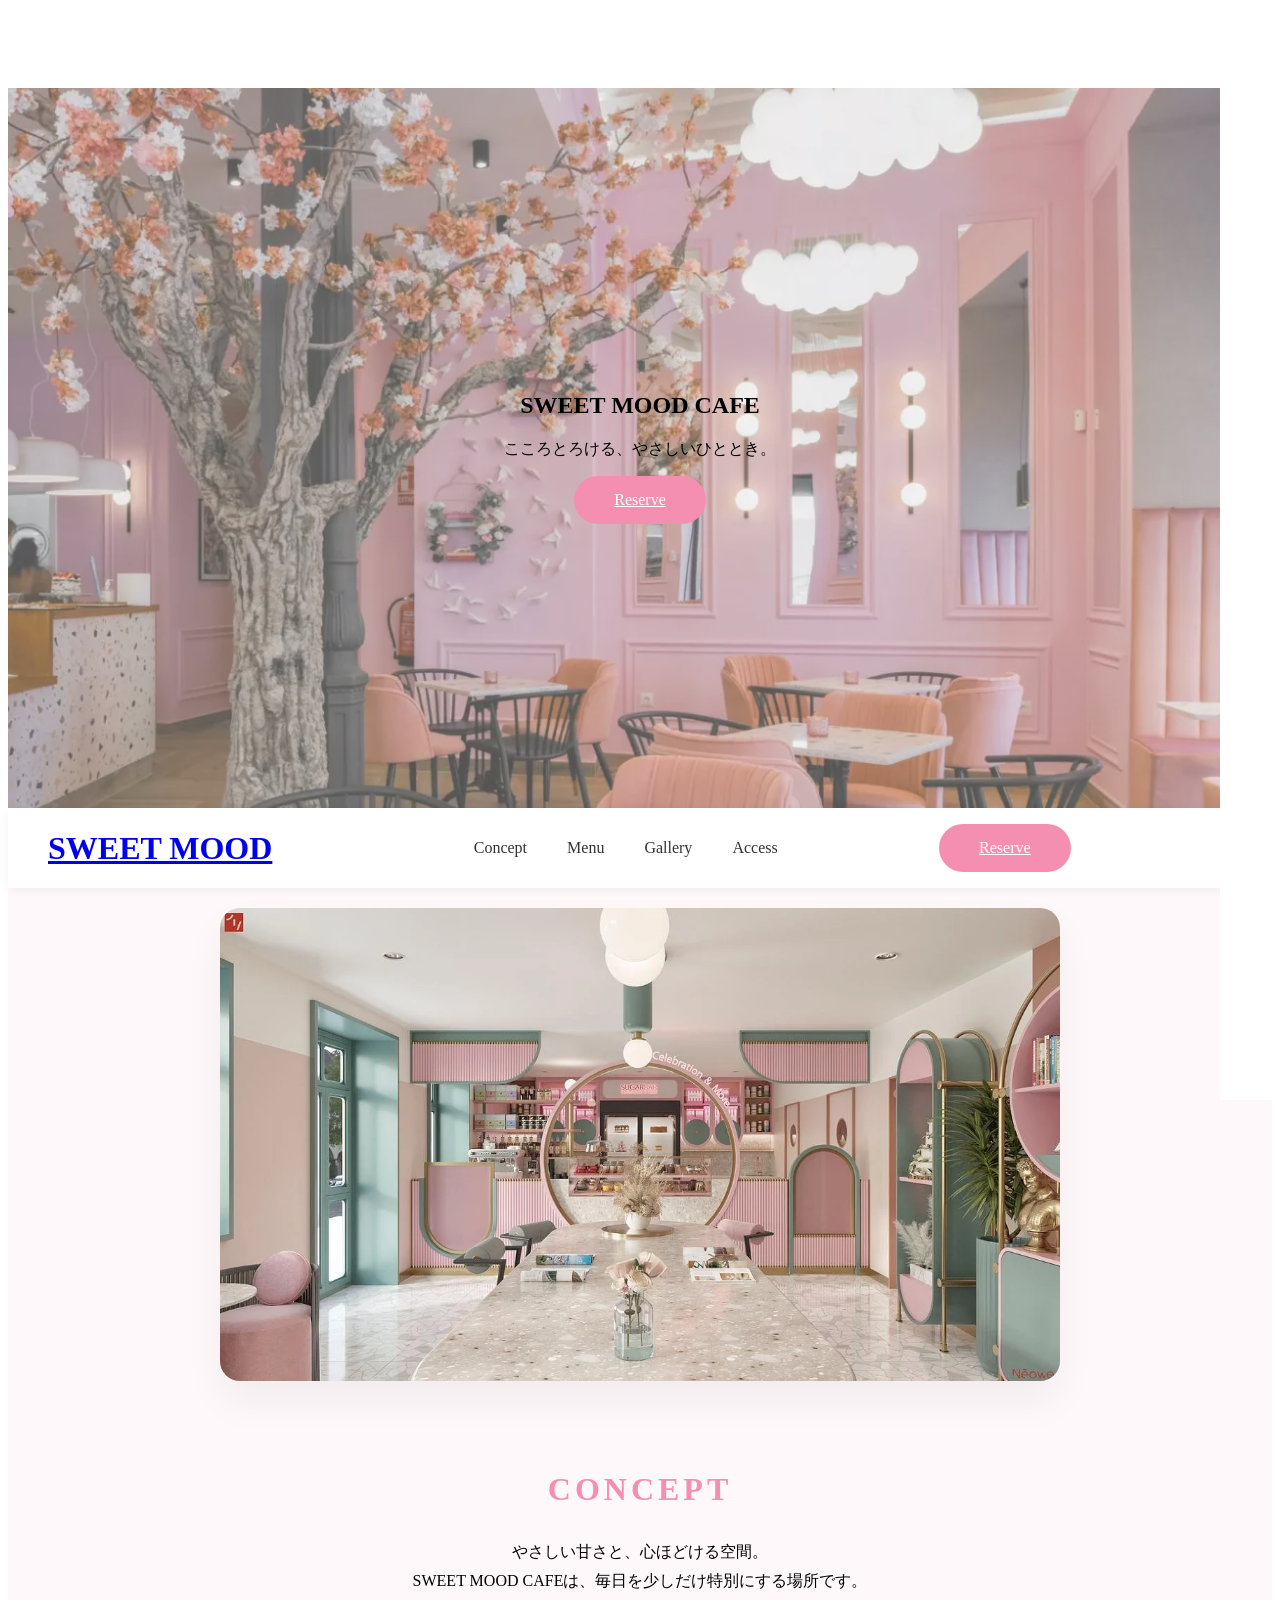
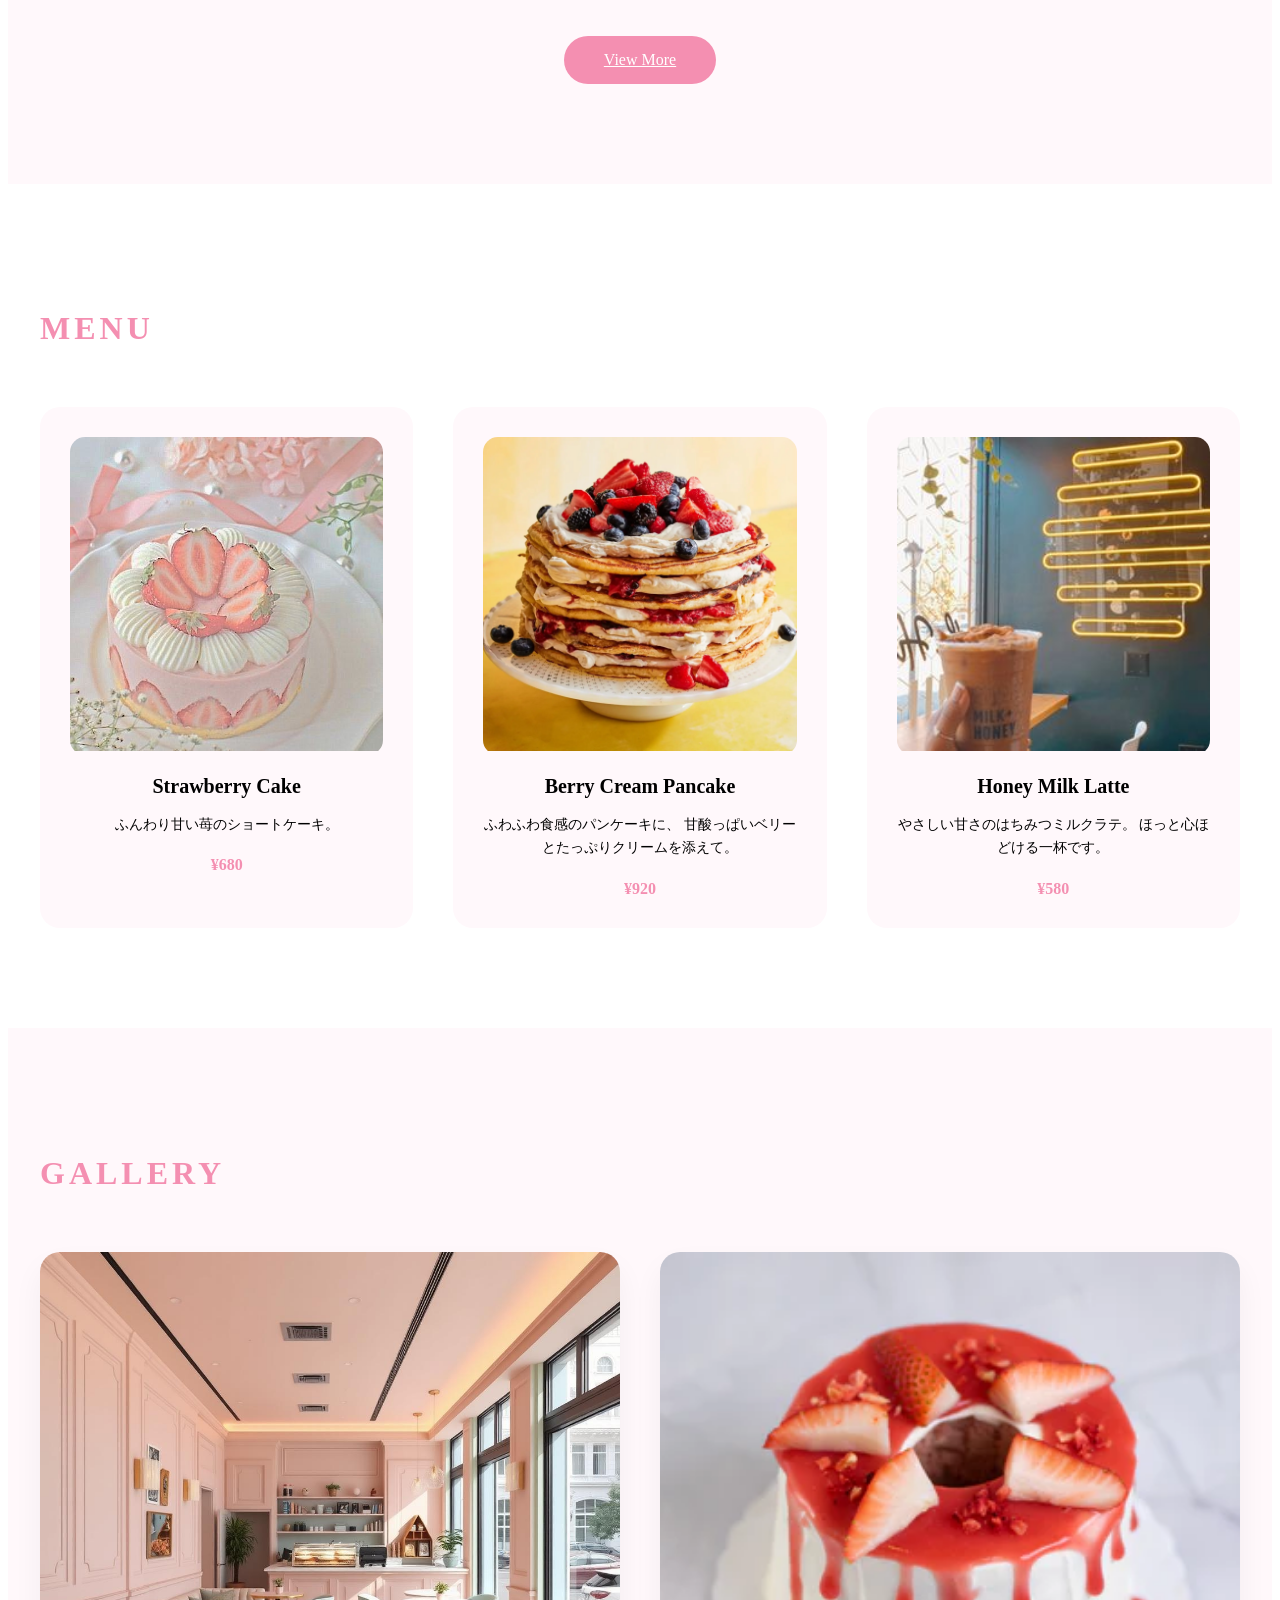
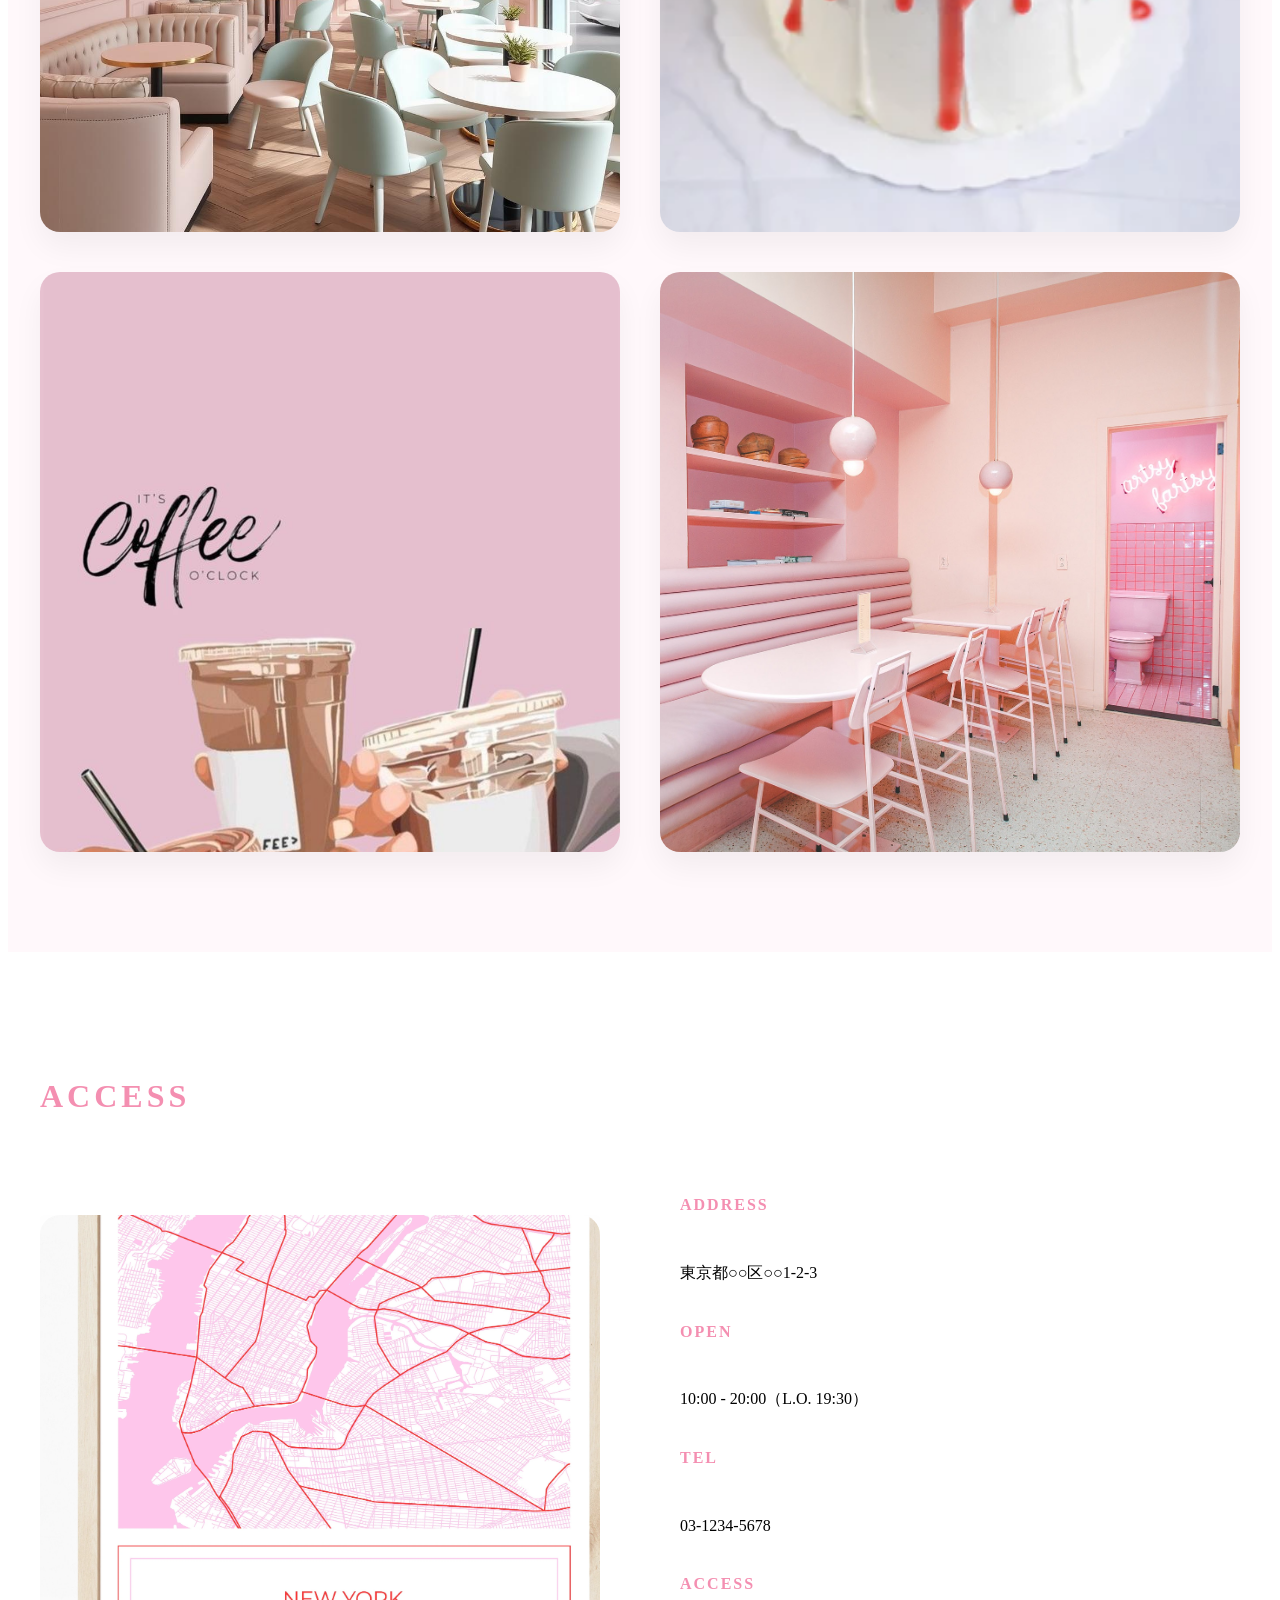
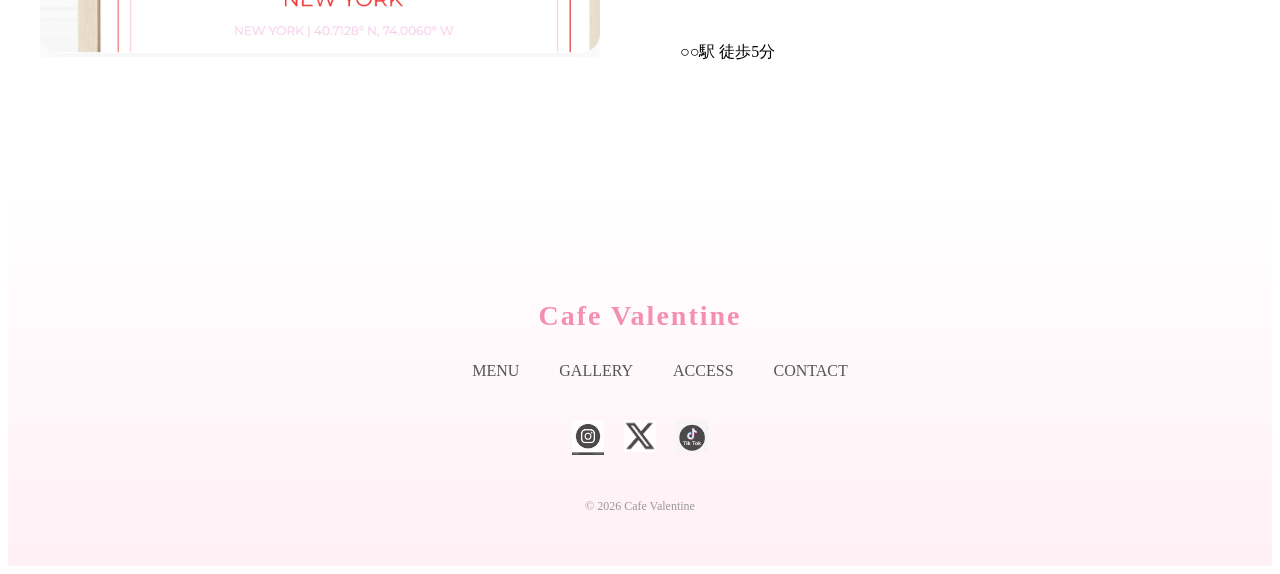
==== index.html @ 796f5b0e "Add files via upload" ====
<!DOCTYPE html>
<html lang="ja">
<head>
    <meta charset="UTF-8">
    <meta name="viewport" content="width=device-width, initial-scale=1.0">
    <title>Document</title>
    <link rel="stylesheet" href="css/style.css">
</head>
<body>
    <section class="hero">
  <div class="hero__inner">
    <h1 class="hero__title">SWEET MOOD CAFE</h1>
    <p class="hero__subtitle">こころとろける、やさしいひととき。</p>
    <a href="#" class="btn btn--primary">Reserve</a>
  </div>
</section>

<header class="header">
  <div class="header__inner">
    
    <h1 class="header__logo">
      <a href="#">SWEET MOOD</a>
    </h1>

    <nav class="header__nav">
      <ul class="nav__list">
        <li><a href="#">Concept</a></li>
        <li><a href="#">Menu</a></li>
        <li><a href="#">Gallery</a></li>
        <li><a href="#">Access</a></li>
      </ul>
    </nav>

    <a href="#" class="btn btn--primary header__btn">Reserve</a>

    <button class="hamburger" id="js-hamburger">
      <span></span>
      <span></span>
      <span></span>
    </button>

  </div>
</header>

<div class="drawer" id="js-drawer">
  <ul class="drawer__list">
    <li><a href="#">Concept</a></li>
    <li><a href="#">Menu</a></li>
    <li><a href="#">Gallery</a></li>
    <li><a href="#">Access</a></li>
  </ul>
</div>

<div class="overlay" id="js-overlay"></div>

<section class="concept">
  <div class="container">
    <div class="concept__wrapper">

      <div class="concept__image">
        <img src="img/concept.jpg" alt="店内の様子">
      </div>

      <div class="concept__content">
        <h2 class="section-title">CONCEPT</h2>
        <p class="concept__text">
          やさしい甘さと、心ほどける空間。<br>
          SWEET MOOD CAFEは、毎日を少しだけ特別にする場所です。
        </p>
        <a href="#" class="btn btn--primary">View More</a>
      </div>

    </div>
  </div>
</section>

<section class="menu">
  <div class="container">
    <h2 class="section-title">MENU</h2>

    <div class="menu__grid">

      <div class="menu-card">
        <div class="menu-card__image">
          <img src="img/menu1.jpg" alt="">
        </div>
        <h3 class="menu-card__title">Strawberry Cake</h3>
        <p class="menu-card__text">ふんわり甘い苺のショートケーキ。</p>
        <span class="menu-card__price">¥680</span>
      </div>

      <div class="menu-card">
        <div class="menu-card__image">
          <img src="img/menu2.jpg" alt="">
        </div>
        <h3 class="menu-card__title">Berry Cream Pancake</h3>
        <p class="menu-card__text">ふわふわ食感のパンケーキに、
                甘酸っぱいベリーとたっぷりクリームを添えて。</p>
        <span class="menu-card__price">¥920</span>
      </div>

      <div class="menu-card">
        <div class="menu-card__image">
          <img src="img/menu3.jpg" alt="">
        </div>
        <h3 class="menu-card__title">Honey Milk Latte</h3>
        <p class="menu-card__text">やさしい甘さのはちみつミルクラテ。
                ほっと心ほどける一杯です。</p>
        <span class="menu-card__price">¥580</span>
      </div>

      <!-- ×3つ用意 -->

    </div>
  </div>
</section>

<section class="gallery">
  <div class="container">
    <h2 class="section-title">GALLERY</h2>

    <div class="gallery__grid">

      <div class="gallery__item">
        <img src="img/gallery1.jpg" alt="">
      </div>

      <div class="gallery__item">
        <img src="img/gallery2.jpg" alt="">
      </div>

      <div class="gallery__item">
        <img src="img/gallery3.jpg" alt="">
      </div>

      <div class="gallery__item">
        <img src="img/gallery4.jpg" alt="">
      </div>

    </div>
  </div>
</section>

<section class="access">
  <div class="container">
    <h2 class="section-title">ACCESS</h2>

    <div class="access__wrapper">

      <div class="access__map">
        <img src="img/map.jpg" alt="店舗地図">
      </div>

      <div class="access__info">
        <p><strong>ADDRESS</strong><br>
        東京都○○区○○1-2-3</p>

        <p><strong>OPEN</strong><br>
        10:00 - 20:00（L.O. 19:30）</p>

        <p><strong>TEL</strong><br>
        03-1234-5678</p>

        <p><strong>ACCESS</strong><br>
        ○○駅 徒歩5分</p>
      </div>
    </div>
  </div>
</section>

<footer class="footer">
  <div class="footer__inner">

    <h2 class="footer__logo">
      Cafe Valentine
    </h2>

    <ul class="footer__nav">
      <li><a href="#">MENU</a></li>
      <li><a href="#">GALLERY</a></li>
      <li><a href="#">ACCESS</a></li>
      <li><a href="#">CONTACT</a></li>
    </ul>

    <div class="footer__sns">
      <a href="#"><img src="img/instagram.png" alt=""></a>
      <a href="#"><img src="img/x.png" alt=""></a>
      <a href="#"><img src="img/tiktok.png" alt=""></a>
    </div>

    <p class="footer__copy">
      © 2026 Cafe Valentine
    </p>

  </div>
</footer>
    
<script>
const hamburger = document.getElementById('js-hamburger');
const drawer = document.getElementById('js-drawer');
const overlay = document.getElementById('js-overlay');

hamburger.addEventListener('click', () => {
  hamburger.classList.toggle('active');
  drawer.classList.toggle('active');
  overlay.classList.toggle('active');
  document.body.classList.toggle('no-scroll');
});

overlay.addEventListener('click', () => {
  hamburger.classList.remove('active');
  drawer.classList.remove('active');
  overlay.classList.remove('active');
});

window.addEventListener('scroll', () => {
  if(window.scrollY > 50){
    document.querySelector('.header').classList.add('scrolled');
  }else{
    document.querySelector('.header').classList.remove('scrolled');
  }
});

</script>

</body>
</html>
---- css/style.css ----
@charset "utf-8";

body{
  padding-top: 80px;
}

.hero{
  height: 80vh;
  background: url(../img/hero.jpg) center/cover no-repeat;
  position: relative;
  display: flex;
  align-items: center;
  justify-content: center;
  text-align: center;
}
.hero::before{
  content:"";
  position:absolute;
  inset:0;
  background:rgba(255,255,255,0.3);
}
.hero__inner{
  position: relative;
  z-index: 2;
}
.btn{
  display:inline-block;
  padding:15px 40px;
  border-radius:50px;
  background:#f48fb1;
  color:#fff;
  transition:0.3s ease;
}

.btn:hover{
  transform:scale(1.07);
  box-shadow:0 10px 20px rgba(0,0,0,0.1);
}
@media (max-width:768px){

 .hamburger{
  display: none;
  background: none;
  border: none;
  cursor: pointer;
}

.hamburger span{
  display: block;
  width: 25px;
  height: 2px;
  background: #333;
  margin: 6px 0;
  transition: 0.3s;
}


.hamburger.active span:nth-child(1){
  transform: translateY(8px) rotate(45deg);
}

.hamburger.active span:nth-child(2){
  opacity: 0;
}

.hamburger.active span:nth-child(3){
  transform: translateY(-8px) rotate(-45deg);
}
 .drawer,
 .overlay{
    display:none;
  }
.hero{
  height:70vh;
  padding:0 20px;
}

.hero__title{
  font-size:24px;
}

.hero__subtitle{
  font-size:14px;
}
.header__nav,
.header__btn{
  display: none;
}

.hamburger{
  display: block;
}

.concept{
  padding:60px 0;
}

.concept__wrapper{
  flex-direction:column;
  gap:40px;
}

.concept__image,
.concept__content{
  width:100%;
}

.section-title{
  font-size:22px;
}

.menu{
  padding:60px 0;
}

.menu__grid{
  grid-template-columns:1fr;
  gap:30px;
}
.gallery{
  padding:60px 0;
}

.gallery__grid{
  gap:20px;
}
.access{
  padding:60px 0;
}

.access__wrapper{
  flex-direction:column;
  gap:40px;
}

.access__map,
.access__info{
  width:100%;
}

.footer__nav{
  flex-direction:column;
  gap:15px;
}


}

.header{
  position: fixed;
  width: 100%;
  height: 80px;
  background: #fff;
  box-shadow: 0 2px 10px rgba(0,0,0,0.05);
  z-index: 100;
  transition:0.3s;
}

.header.scrolled{
  background:#fff;
  box-shadow:0 2px 10px rgba(0,0,0,0.05);
}

.header__inner{
  max-width: 1200px;
  margin: 0 auto;
  height: 100%;
  padding: 0 20px;
  display: flex;
  align-items: center;
  justify-content: space-between;
}

.nav__list{
  display: flex;
  gap: 40px;
  list-style: none;
}

.nav__list a{
  text-decoration: none;
  color: #333;
  transition: 0.3s;
}

.nav__list a:hover{
  color: #f48fb1;
}

.drawer{
  position: fixed;
  top: 0;
  right: -300px;
  width: 300px;
  height: 100vh;
  background: #fff;
  padding: 100px 30px;
  transition: 0.4s ease;
  z-index: 200;
}

.drawer.active{
  right: 0;
}

.drawer__list{
  list-style: none;
  display: flex;
  flex-direction: column;
  gap: 30px;
}

.overlay{
  position: fixed;
  inset: 0;
  background: rgba(0,0,0,0.4);
  opacity: 0;
  visibility: hidden;
  transition: 0.3s;
  z-index: 150;
}

.overlay.active{
  opacity: 1;
  visibility: visible;
}

.no-scroll{
  overflow: hidden;
}

.concept{
  padding:100px 0;
  background:#fff8fb;
}

.container{
  max-width:1200px;
  margin:0 auto;
  padding:0 20px;
}

.concept__wrapper{
  display:flex;
  flex-direction:column;
  align-items:center;
  gap:60px;
}

.concept__image{
  width:70%;
}

.concept__image img{
  width:100%;
  border-radius:20px;
  box-shadow:0 20px 40px rgba(0,0,0,0.05);
}

.concept__content{
  width:70%;
  text-align:center;
}

.section-title{
  font-size:32px;
  margin-bottom:30px;
  letter-spacing:4px;
  color:#f48fb1;
}

.concept__text{
  line-height:1.8;
  margin-bottom:40px;
}

.menu{
  padding:100px 0;
  background:#fff;
}

.menu__grid{
  display:grid;
  grid-template-columns: repeat(3, 1fr);
  gap:40px;
  margin-top:60px;
}

.menu-card{
  background:#fff8fb;
  padding:30px;
  border-radius:20px;
  text-align:center;
  transition:0.3s ease;
}

.menu-card__image{
  overflow:hidden;
  border-radius:15px;
  margin-bottom:20px;
}

.menu-card__image img{
  width:100%;
  transition:0.4s ease;
}

.menu-card:hover{
  transform:translateY(-10px);
  box-shadow:0 20px 40px rgba(0,0,0,0.08);
}

.menu-card:hover img{
  transform:scale(1.05);
}

.menu-card__title{
  font-size:20px;
  margin-bottom:15px;
}

.menu-card__text{
  font-size:14px;
  margin-bottom:20px;
  line-height:1.7;
}

.menu-card__price{
  font-weight:bold;
  color:#f48fb1;
}

.gallery{
  padding:100px 0;
  background:#fff8fb;
}
.gallery__grid{
  display:grid;
  grid-template-columns: repeat(2, 1fr);
  gap:40px;
  margin-top:60px;
}
.gallery__item{
  aspect-ratio:1/1;
  overflow:hidden;
  border-radius:20px;
}
.gallery__item img{
  width:100%;
  height:100%;
  object-fit:cover;
  transition:0.4s ease;
}
.gallery__item:hover img{
  transform:scale(1.08);
}
.gallery__item{
  box-shadow:0 15px 30px rgba(0,0,0,0.05);
}
.gallery__item:hover{
  transform:translateY(-5px);
  transition:0.3s;
}

.access{
  padding:100px 0;
  background:#fff;
}
.access__wrapper{
  display:flex;
  gap:80px;
  align-items:center;
  margin-top:60px;
}
.access__map{
  width:50%;
   position:relative;
  overflow:hidden;
}

.access__map img{
  width:100%;
  border-radius:20px;
  box-shadow:0 20px 40px rgba(0,0,0,0.05);
}
.access__info{
  width:50%;
  line-height:1.8;
}

.access__info p{
  margin-bottom:30px;
}

.access__info strong{
  display:block;
  margin-bottom:10px;
  color:#f48fb1;
  letter-spacing:2px;
}
.access__map::after{
  content:"";
  position:absolute;
  inset:0;
  background:rgba(255,255,255,0.2);
}

.footer{
  background:#fff0f5;
  padding:80px 20px 40px;
  text-align:center;
   background:
  linear-gradient(to top,#fff0f5,#ffffff);
}
.footer__inner{
  max-width:1000px;
  margin:0 auto;
}
.footer__logo{
  font-size:28px;
  color:#f48fb1;
  margin-bottom:30px;
  letter-spacing:2px;
}
.footer__nav{
  display:flex;
  justify-content:center;
  gap:40px;
  list-style:none;
  margin-bottom:40px;
}

.footer__nav a{
  text-decoration:none;
  color:#555;
  transition:.3s;
}

.footer__nav a:hover{
  color:#f48fb1;
}
.footer__sns{
  display:flex;
  justify-content:center;
  gap:20px;
  margin-bottom:40px;
}

.footer__sns img{
  width:32px;
  opacity:.7;
  transition:.3s;
}

.footer__sns img:hover{
  opacity:1;
  transform:translateY(-5px) scale(1.1);
}
.footer__copy{
  font-size:12px;
  color:#999;
}
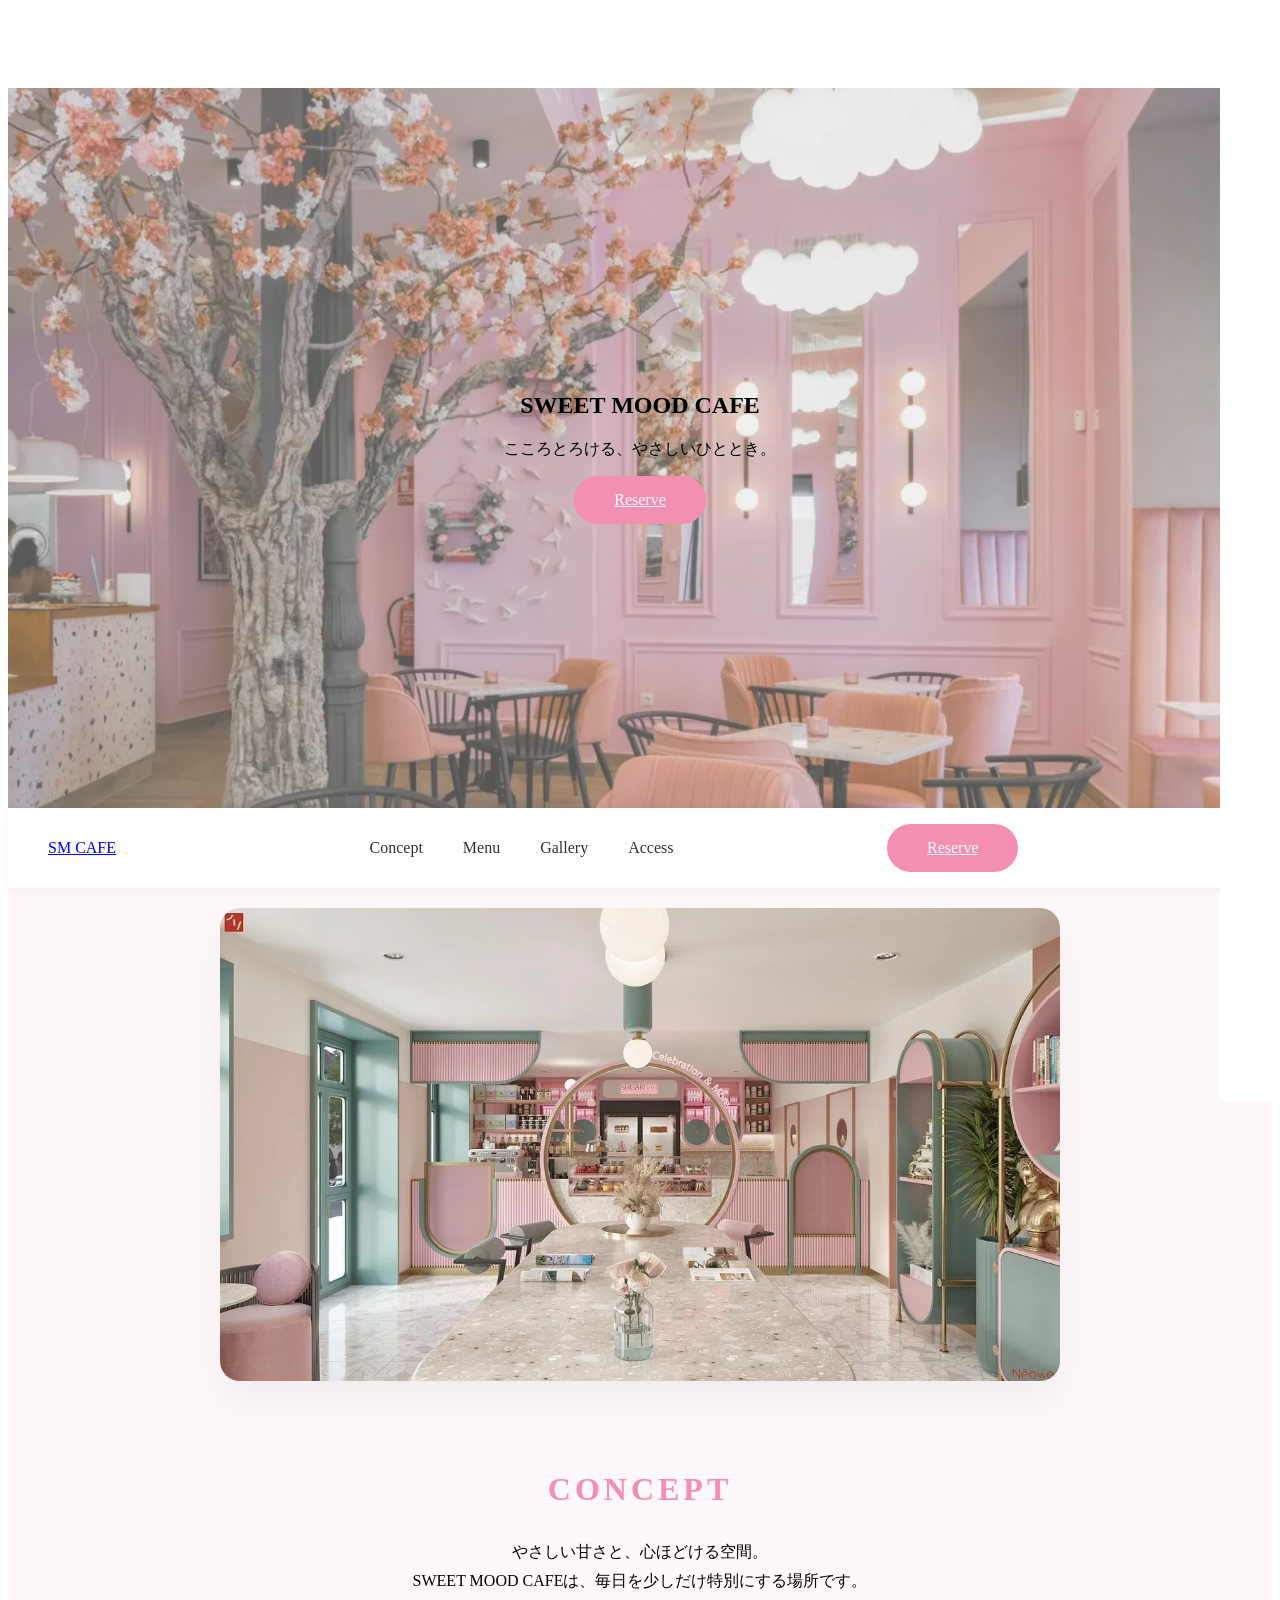
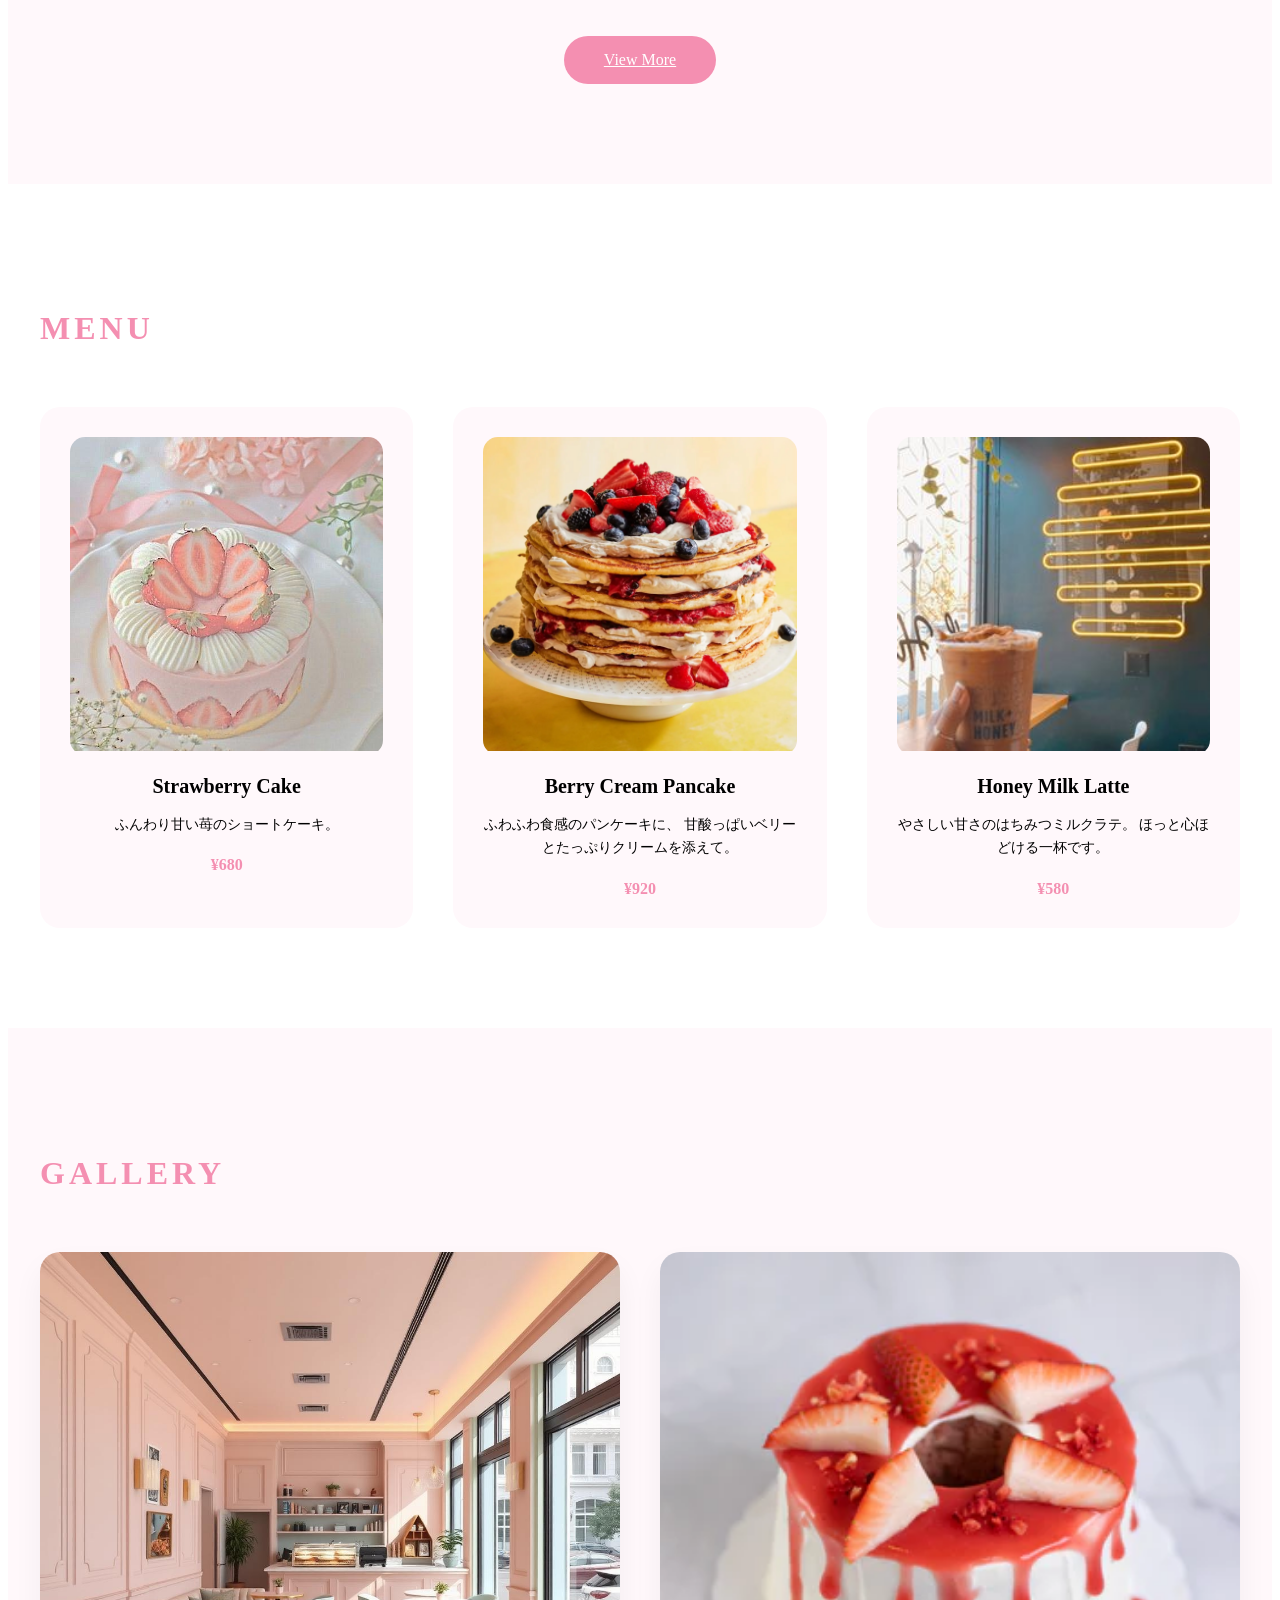
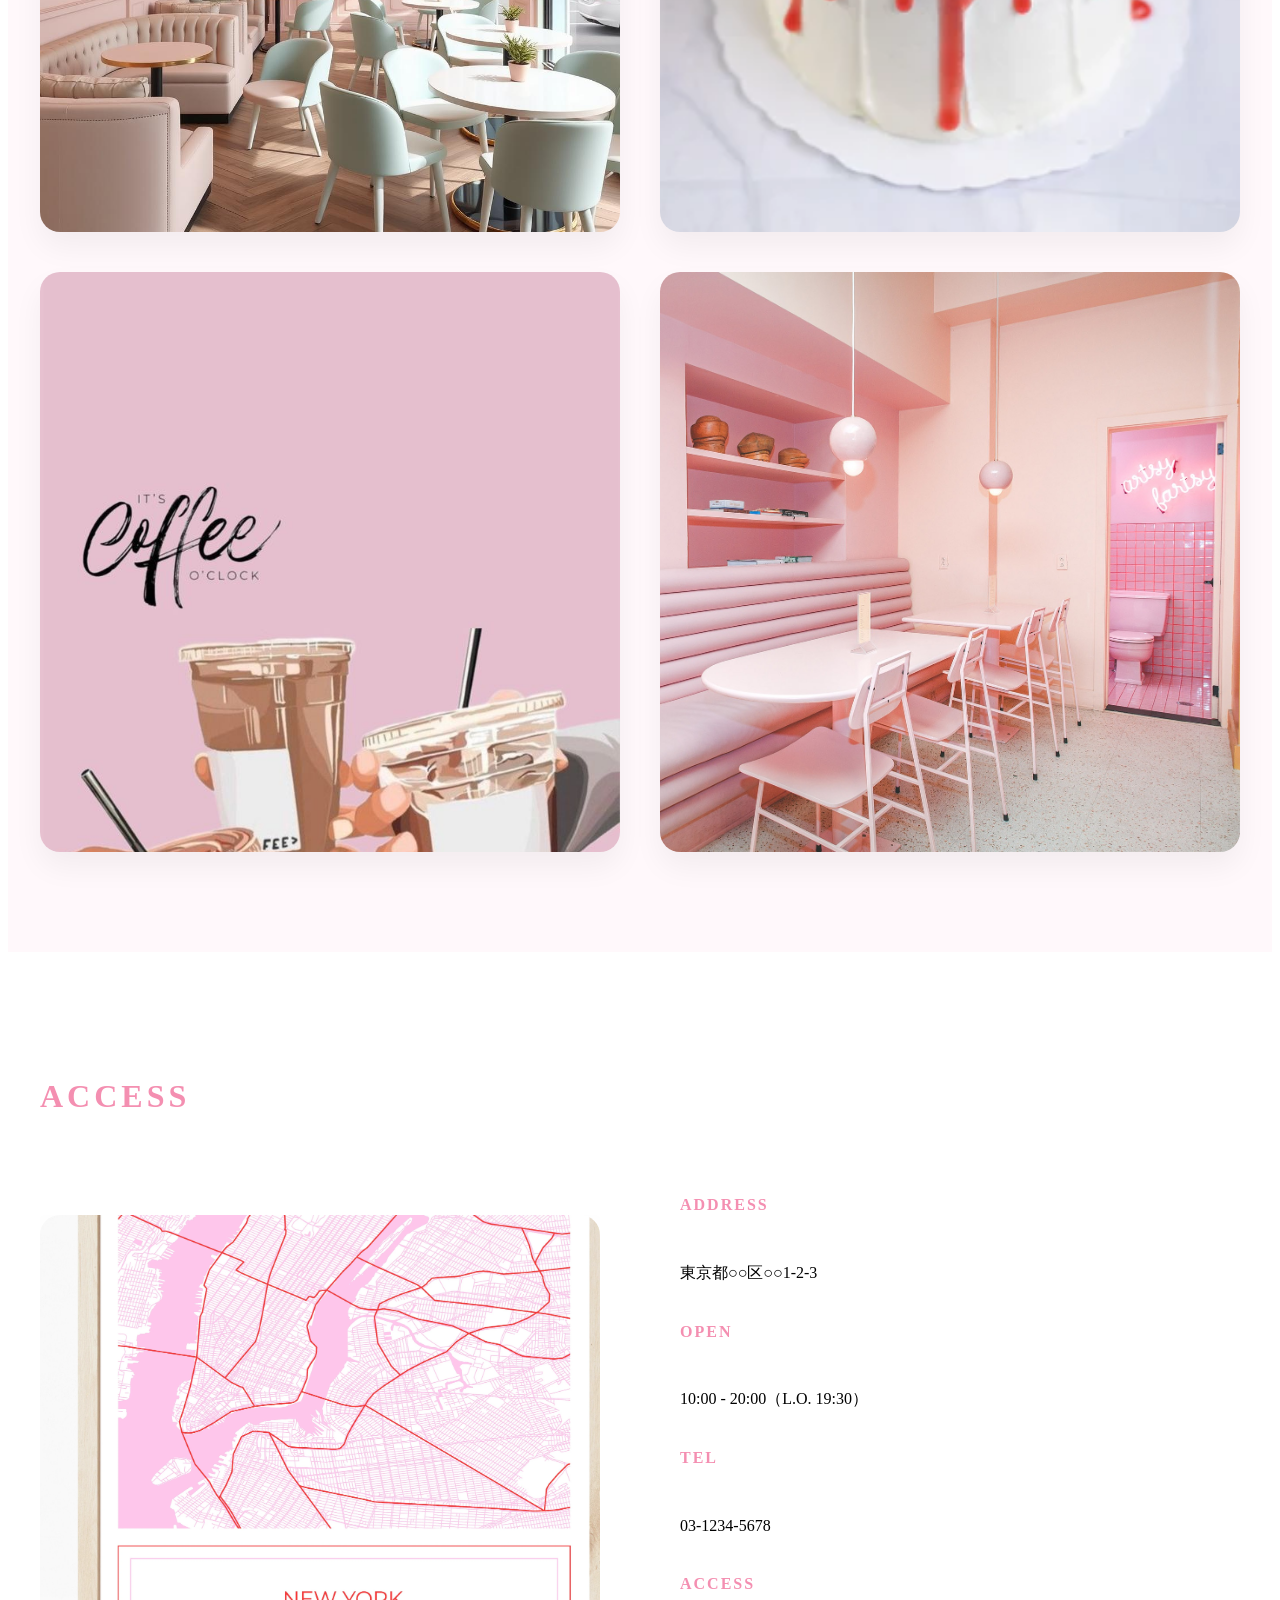
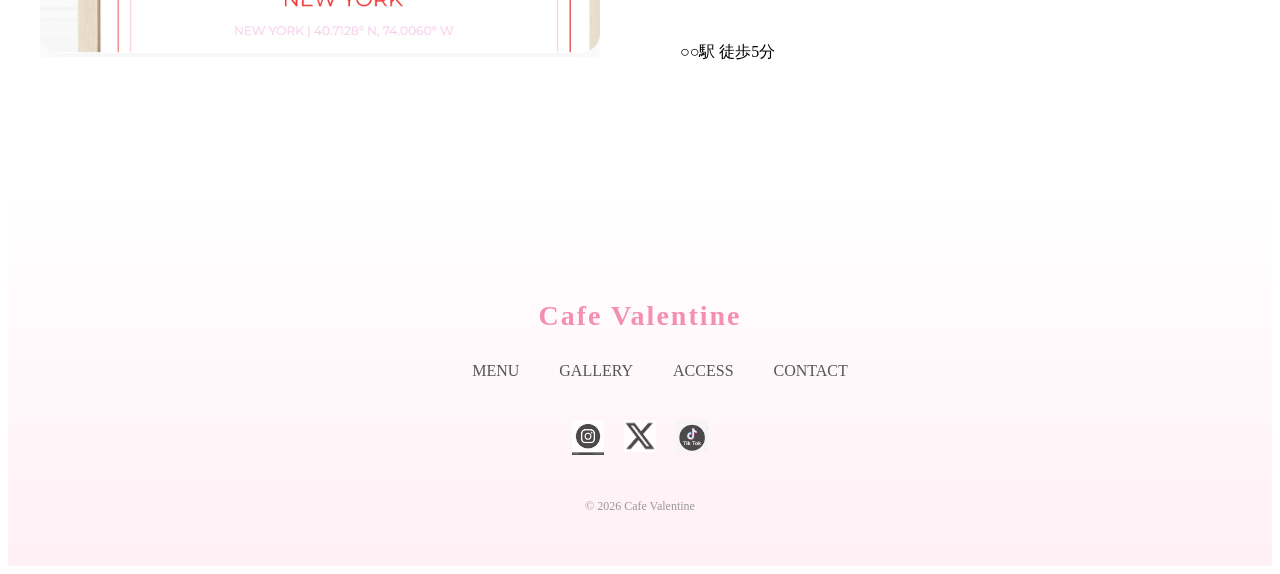
==== commit 97530c50: "Add files via upload" ====
--- a/index.html
+++ b/index.html
@@ -18,9 +18,9 @@
 <header class="header">
   <div class="header__inner">
     
-    <h1 class="header__logo">
-      <a href="#">SWEET MOOD</a>
-    </h1>
+    <div class="header__logo">
+      <a href="#">SM CAFE</a>
+    </div>
 
     <nav class="header__nav">
       <ul class="nav__list">
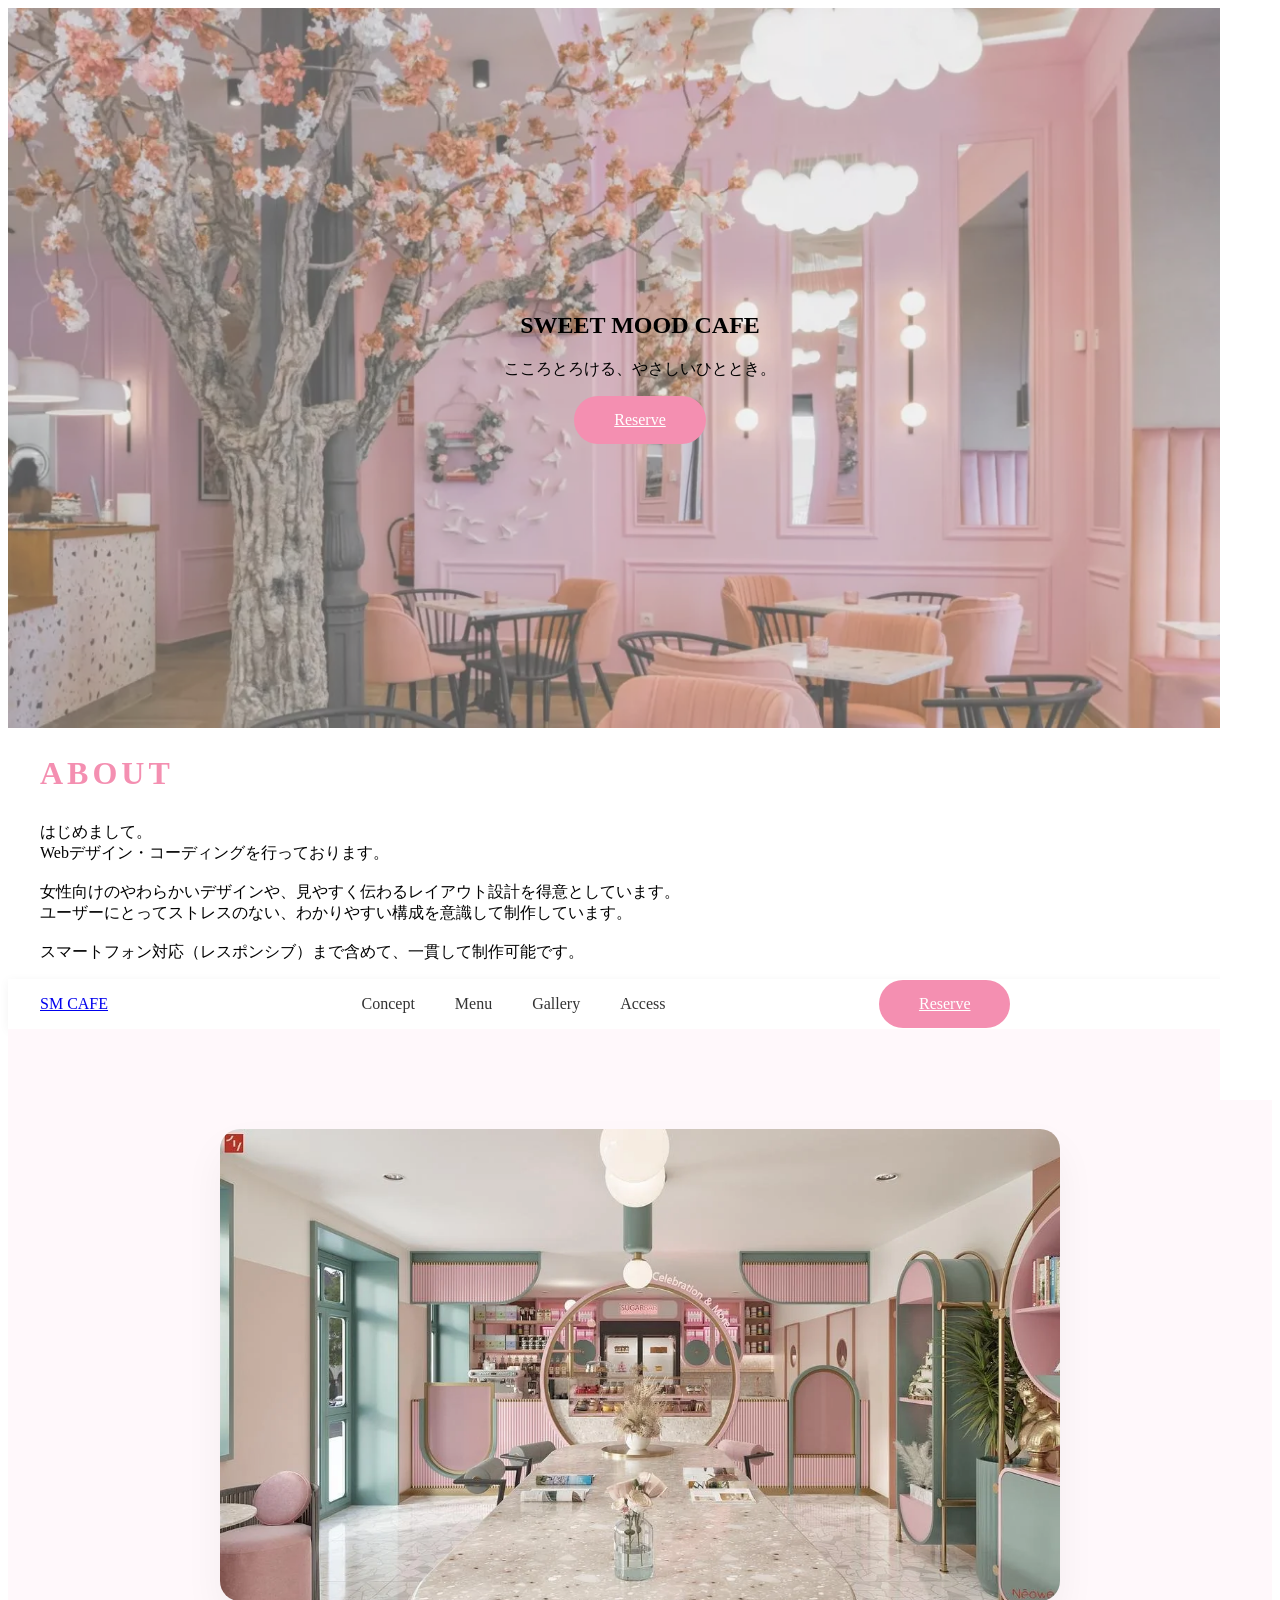
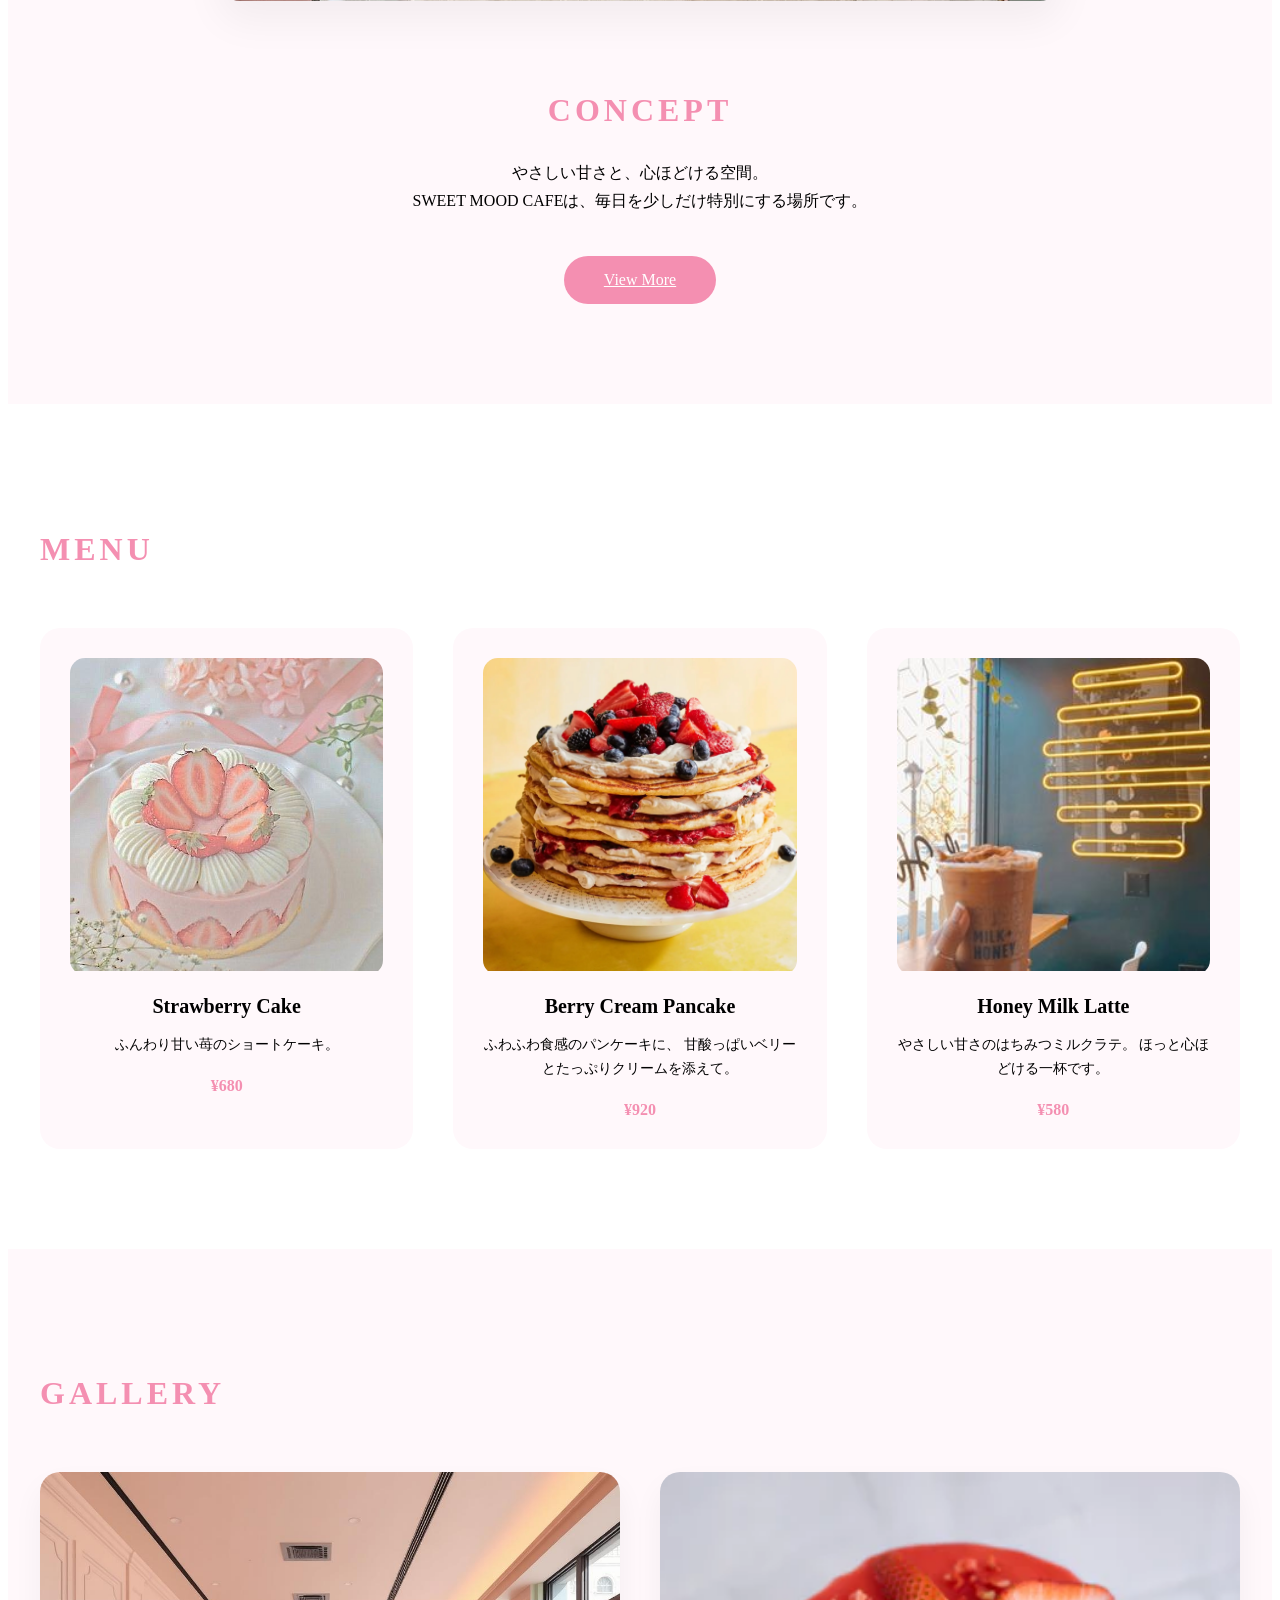
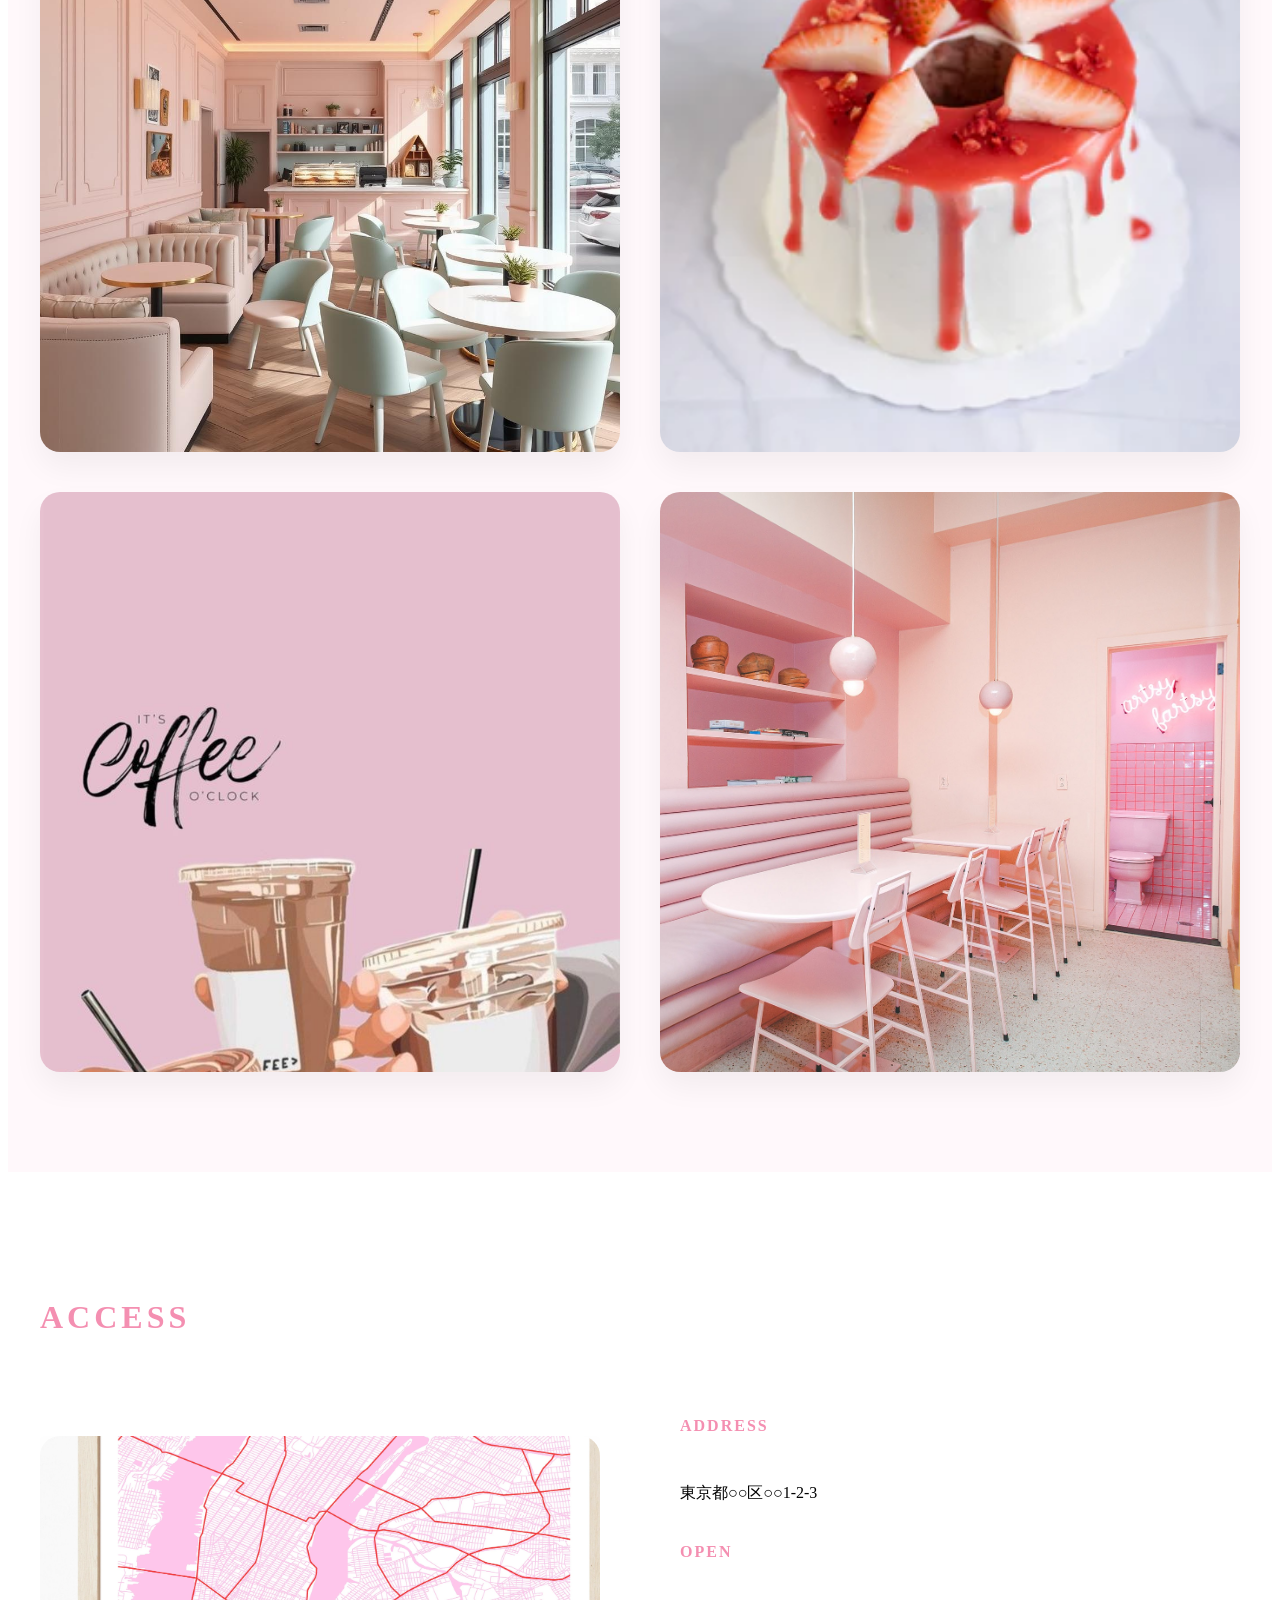
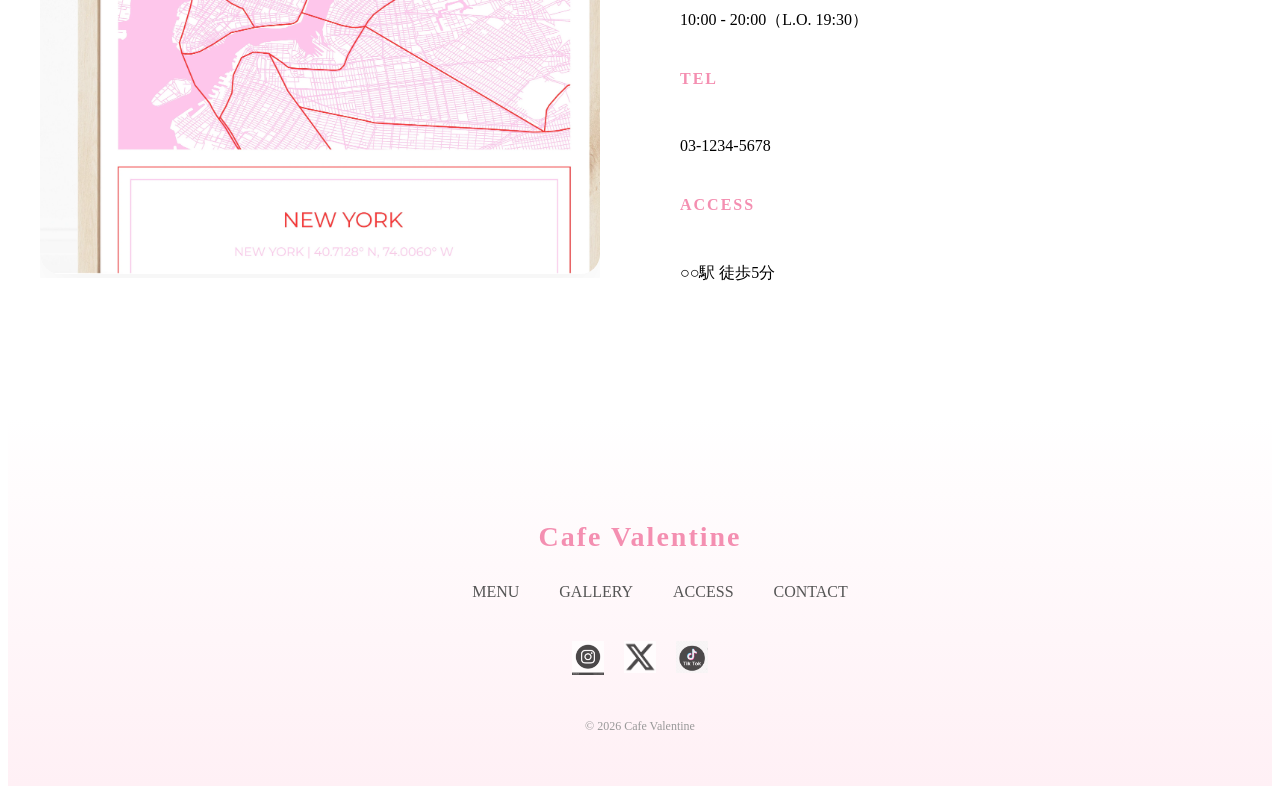
==== commit e5267111: "Add files via upload" ====
--- a/index.html
+++ b/index.html
@@ -3,10 +3,12 @@
 <head>
     <meta charset="UTF-8">
     <meta name="viewport" content="width=device-width, initial-scale=1.0">
-    <title>Document</title>
+    <title>Sammy design | Portfolio</title>
     <link rel="stylesheet" href="css/style.css">
 </head>
 <body>
+
+
     <section class="hero">
   <div class="hero__inner">
     <h1 class="hero__title">SWEET MOOD CAFE</h1>
@@ -15,6 +17,21 @@
   </div>
 </section>
 
+<section class="about">
+  <div class="container">
+    <h2 class="section-title">ABOUT</h2>
+    <p class="about__text">
+      はじめまして。<br>
+      Webデザイン・コーディングを行っております。<br><br>
+
+      女性向けのやわらかいデザインや、見やすく伝わるレイアウト設計を得意としています。<br>
+      ユーザーにとってストレスのない、わかりやすい構成を意識して制作しています。<br><br>
+
+      スマートフォン対応（レスポンシブ）まで含めて、一貫して制作可能です。
+    </p>
+  </div>
+</section>
+
 <header class="header">
   <div class="header__inner">
     
@@ -24,10 +41,10 @@
 
     <nav class="header__nav">
       <ul class="nav__list">
-        <li><a href="#">Concept</a></li>
-        <li><a href="#">Menu</a></li>
-        <li><a href="#">Gallery</a></li>
-        <li><a href="#">Access</a></li>
+        <li><a href="#concept">Concept</a></li>
+        <li><a href="#menu">Menu</a></li>
+        <li><a href="#gallery">Gallery</a></li>
+        <li><a href="#access">Access</a></li>
       </ul>
     </nav>
 
@@ -44,16 +61,16 @@
 
 <div class="drawer" id="js-drawer">
   <ul class="drawer__list">
-    <li><a href="#">Concept</a></li>
-    <li><a href="#">Menu</a></li>
-    <li><a href="#">Gallery</a></li>
-    <li><a href="#">Access</a></li>
+  <li><a href="#concept">Concept</a></li>
+  <li><a href="#menu">Menu</a></li>
+  <li><a href="#gallery">Gallery</a></li>
+  <li><a href="#access">Access</a></li>
   </ul>
 </div>
 
 <div class="overlay" id="js-overlay"></div>
 
-<section class="concept">
+<section class="concept" id="concept">
   <div class="container">
     <div class="concept__wrapper">
 
@@ -67,14 +84,14 @@
           やさしい甘さと、心ほどける空間。<br>
           SWEET MOOD CAFEは、毎日を少しだけ特別にする場所です。
         </p>
-        <a href="#" class="btn btn--primary">View More</a>
-      </div>
-
-    </div>
-  </div>
-</section>
-
-<section class="menu">
+        <a href="work1.html" class="btn btn--primary">View More</a>
+      </div>
+
+    </div>
+  </div>
+</section>
+
+<section class="menu" id="menu">
   <div class="container">
     <h2 class="section-title">MENU</h2>
 
@@ -115,7 +132,7 @@
   </div>
 </section>
 
-<section class="gallery">
+<section class="gallery" id="gallery">
   <div class="container">
     <h2 class="section-title">GALLERY</h2>
 
@@ -141,7 +158,7 @@
   </div>
 </section>
 
-<section class="access">
+<section class="access" id="access">
   <div class="container">
     <h2 class="section-title">ACCESS</h2>
 
@@ -220,6 +237,17 @@
     document.querySelector('.header').classList.remove('scrolled');
   }
 });
+const drawerLinks = document.querySelectorAll('.drawer a');
+
+drawerLinks.forEach(link => {
+  link.addEventListener('click', () => {
+    hamburger.classList.remove('active');
+    drawer.classList.remove('active');
+    overlay.classList.remove('active');
+    document.body.classList.remove('no-scroll');
+  });
+});
+
 
 </script>
 
--- a/css/style.css
+++ b/css/style.css
@@ -1,7 +1,6 @@
 @charset "utf-8";
 
 body{
-  padding-top: 80px;
 }
 
 .hero{
@@ -39,10 +38,16 @@
 @media (max-width:768px){
 
  .hamburger{
-  display: none;
+  display: block;
   background: none;
   border: none;
   cursor: pointer;
+  padding: 0;
+}
+
+.header__nav,
+.header__btn{
+  display: none;
 }
 
 .hamburger span{
@@ -66,10 +71,7 @@
 .hamburger.active span:nth-child(3){
   transform: translateY(-8px) rotate(-45deg);
 }
- .drawer,
- .overlay{
-    display:none;
-  }
+
 .hero{
   height:70vh;
   padding:0 20px;
@@ -147,18 +149,15 @@
 }
 
 .header{
-  position: fixed;
   width: 100%;
-  height: 80px;
   background: #fff;
   box-shadow: 0 2px 10px rgba(0,0,0,0.05);
-  z-index: 100;
   transition:0.3s;
 }
 
 .header.scrolled{
-  background:#fff;
-  box-shadow:0 2px 10px rgba(0,0,0,0.05);
+  /* background:#fff; */
+  /* box-shadow:0 2px 10px rgba(0,0,0,0.05); */
 }
 
 .header__inner{
@@ -190,8 +189,8 @@
 .drawer{
   position: fixed;
   top: 0;
-  right: -300px;
-  width: 300px;
+  right: -260px;
+  width: 260px;
   height: 100vh;
   background: #fff;
   padding: 100px 30px;
@@ -207,13 +206,21 @@
   list-style: none;
   display: flex;
   flex-direction: column;
-  gap: 30px;
+  gap: 35px;
+}
+
+.drawer__list a{
+  text-decoration: none;
+  color: #7b2fa3;
+  font-size: 22px;
+  font-weight: 500;
+  letter-spacing: 0.05em;
 }
 
 .overlay{
   position: fixed;
   inset: 0;
-  background: rgba(0,0,0,0.4);
+  background: rgba(0,0,0,0.3);
   opacity: 0;
   visibility: hidden;
   transition: 0.3s;
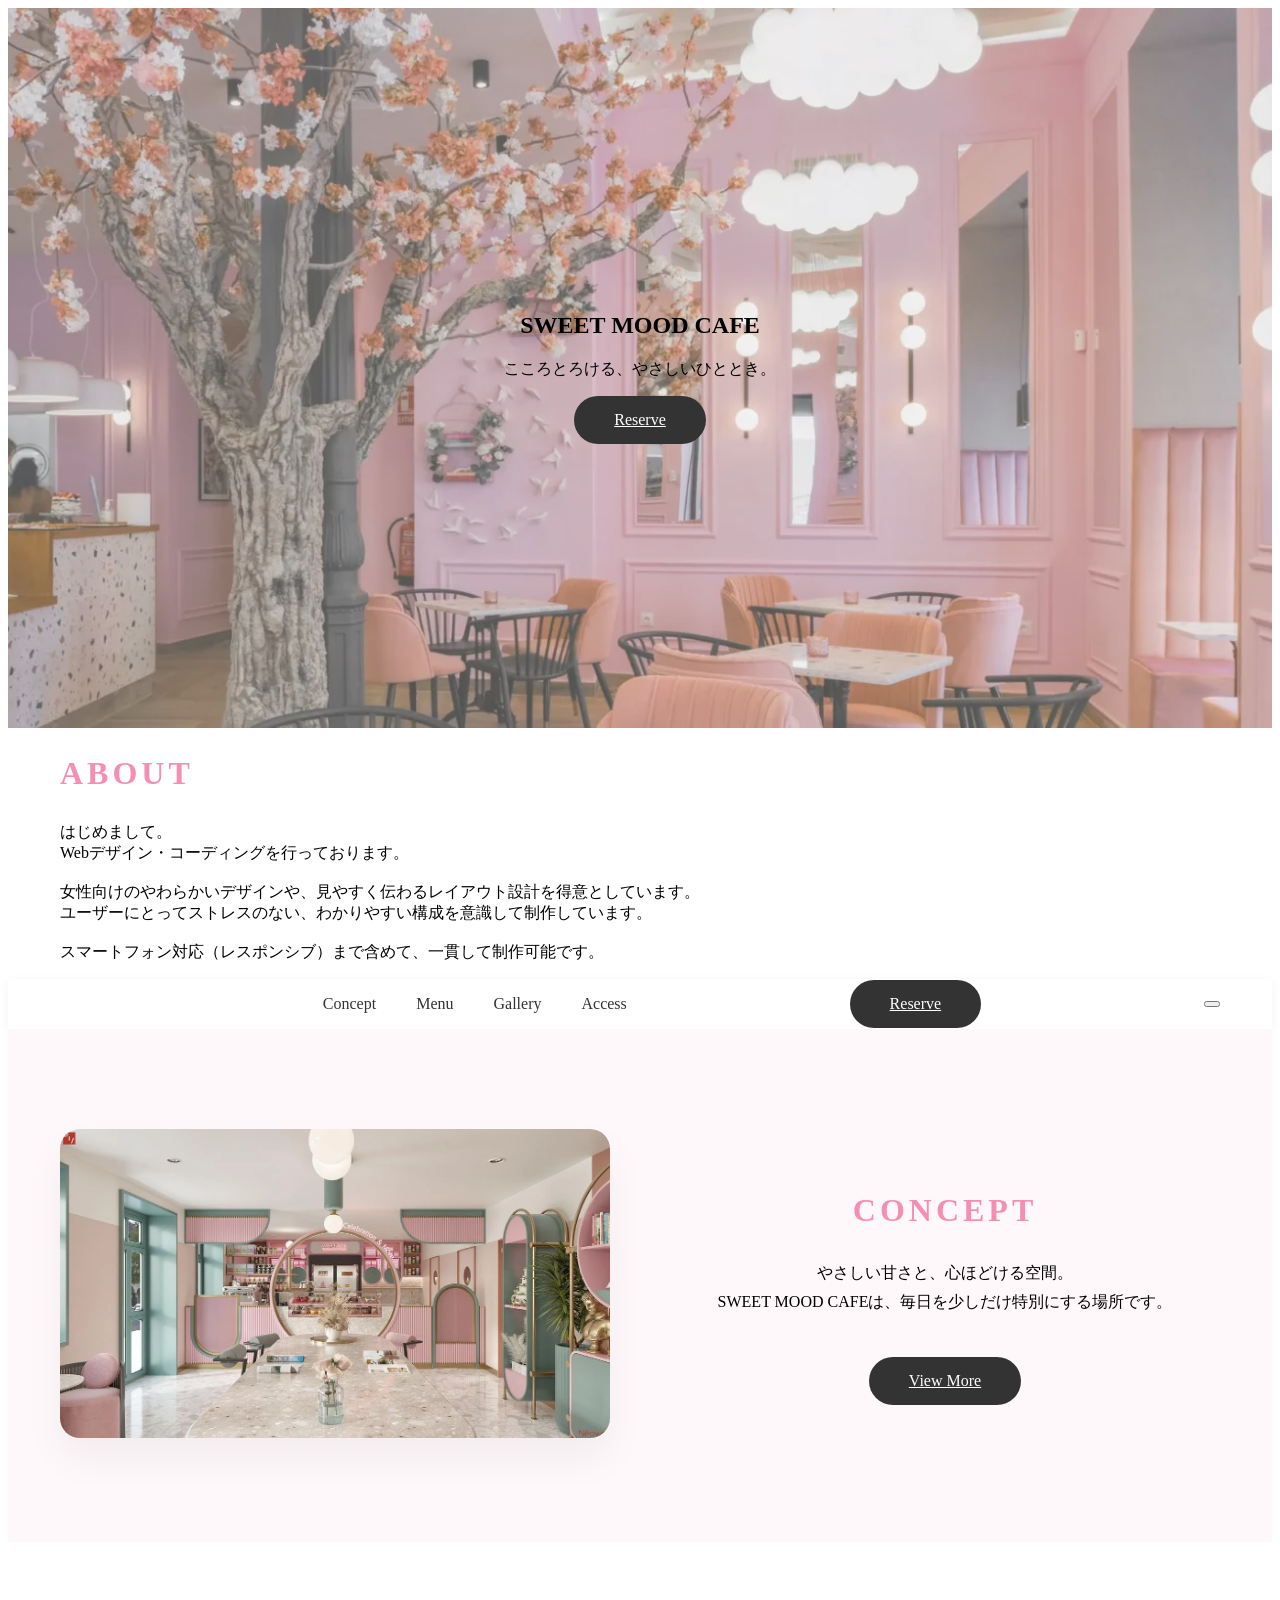
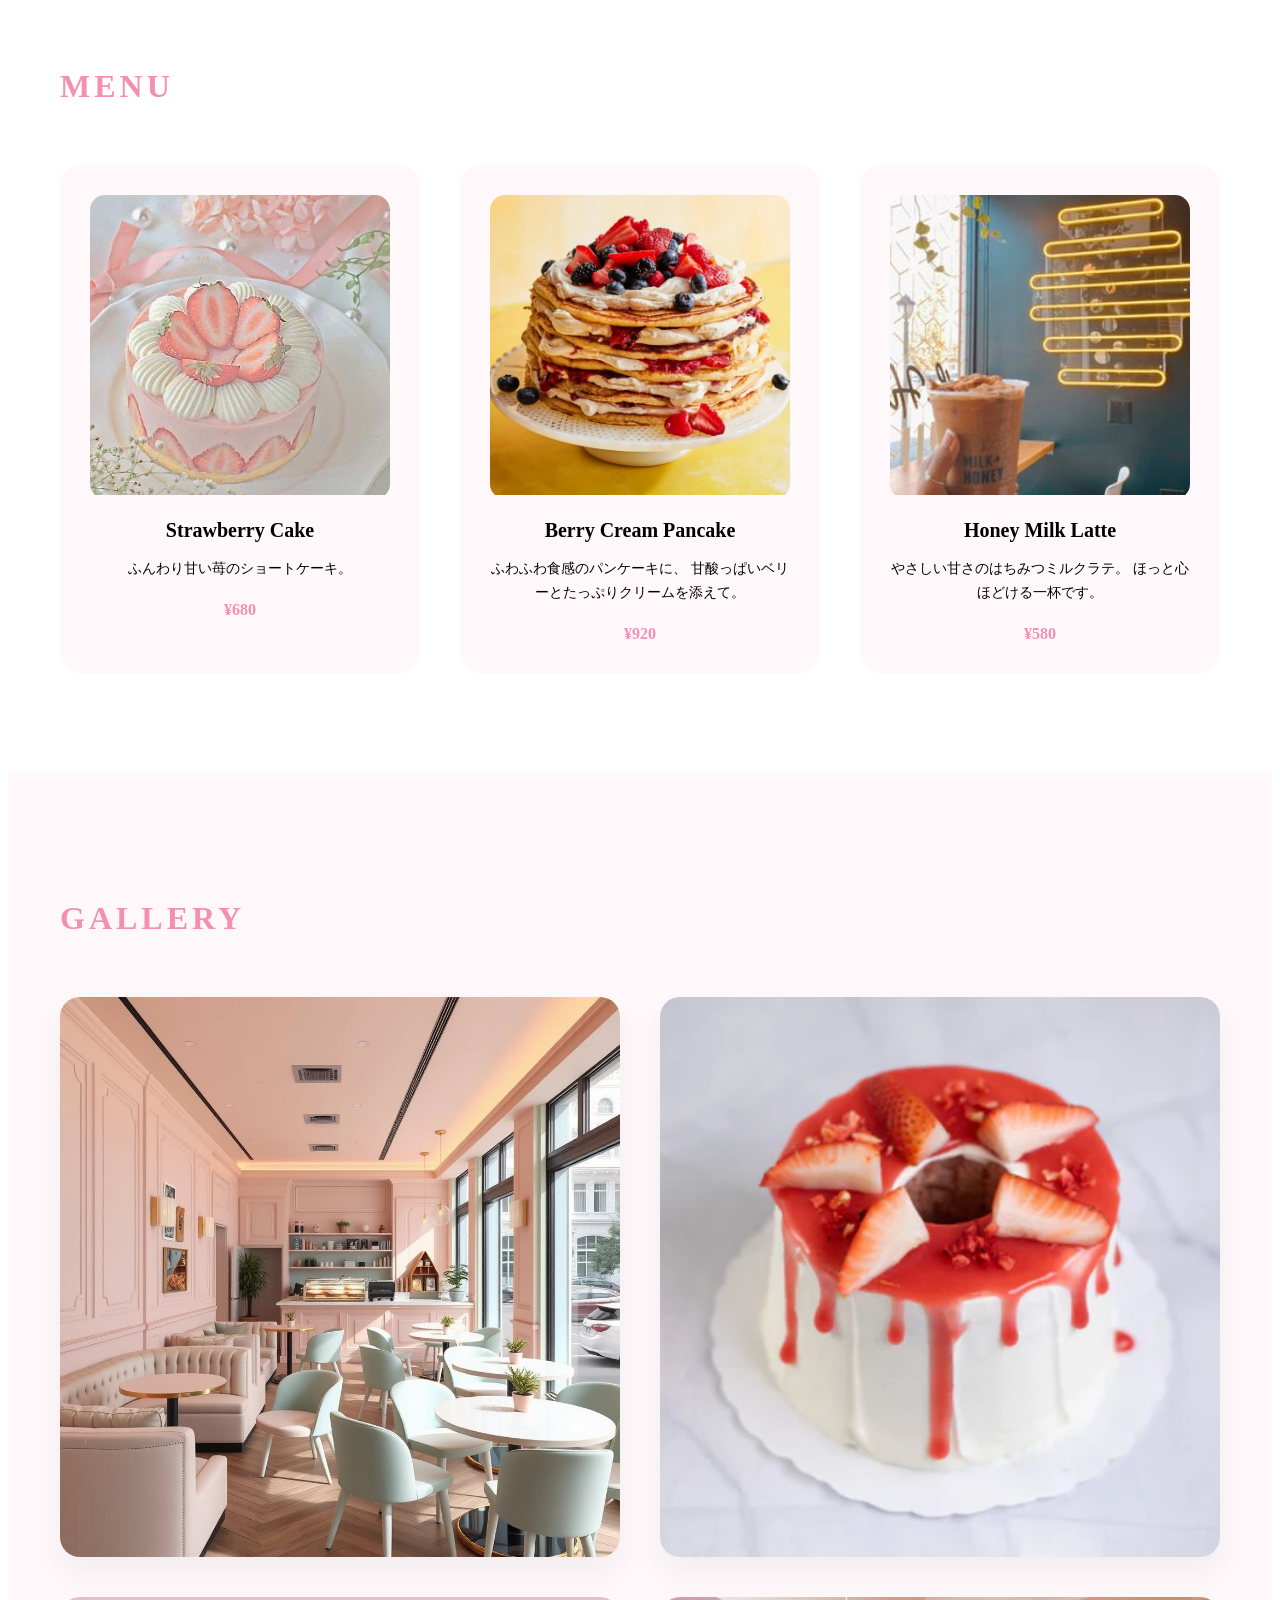
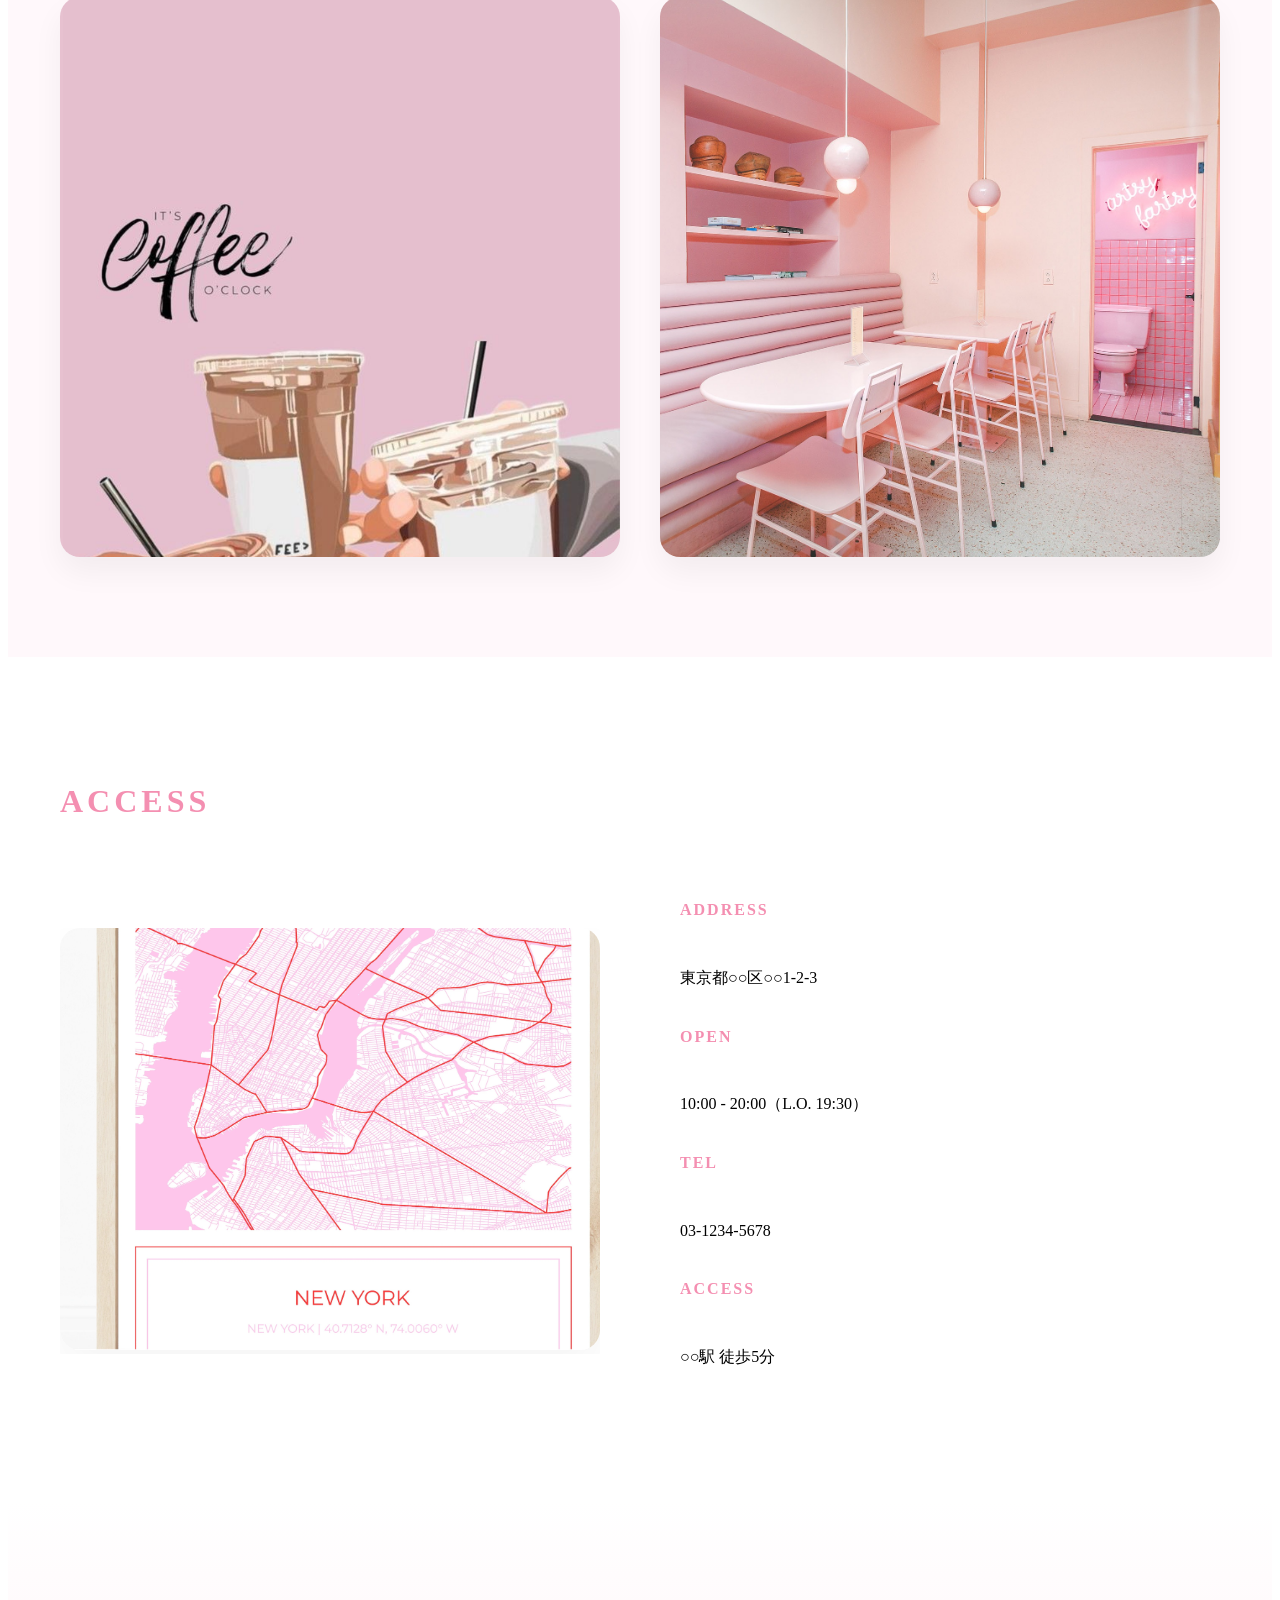
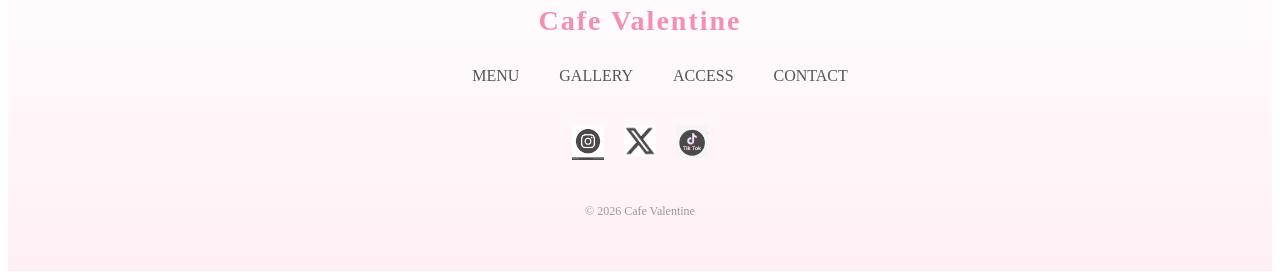
==== commit c9ef5ced: "Add files via upload" ====
--- a/index.html
+++ b/index.html
@@ -36,7 +36,7 @@
   <div class="header__inner">
     
     <div class="header__logo">
-      <a href="#">SM CAFE</a>
+   
     </div>
 
     <nav class="header__nav">
--- a/css/style.css
+++ b/css/style.css
@@ -1,6 +1,18 @@
 @charset "utf-8";
 
-body{
+*,
+*::before,
+*::after {
+  box-sizing: border-box;
+}
+
+img {
+  max-width: 100%;
+  height: auto;
+}
+
+body {
+  overflow-x: hidden;
 }
 
 .hero{
@@ -35,129 +47,12 @@
   transform:scale(1.07);
   box-shadow:0 10px 20px rgba(0,0,0,0.1);
 }
-@media (max-width:768px){
-
- .hamburger{
-  display: block;
-  background: none;
-  border: none;
-  cursor: pointer;
-  padding: 0;
-}
-
-.header__nav,
-.header__btn{
-  display: none;
-}
-
-.hamburger span{
-  display: block;
-  width: 25px;
-  height: 2px;
-  background: #333;
-  margin: 6px 0;
-  transition: 0.3s;
-}
-
-
-.hamburger.active span:nth-child(1){
-  transform: translateY(8px) rotate(45deg);
-}
-
-.hamburger.active span:nth-child(2){
-  opacity: 0;
-}
-
-.hamburger.active span:nth-child(3){
-  transform: translateY(-8px) rotate(-45deg);
-}
-
-.hero{
-  height:70vh;
-  padding:0 20px;
-}
-
-.hero__title{
-  font-size:24px;
-}
-
-.hero__subtitle{
-  font-size:14px;
-}
-.header__nav,
-.header__btn{
-  display: none;
-}
-
-.hamburger{
-  display: block;
-}
-
-.concept{
-  padding:60px 0;
-}
-
-.concept__wrapper{
-  flex-direction:column;
-  gap:40px;
-}
-
-.concept__image,
-.concept__content{
-  width:100%;
-}
-
-.section-title{
-  font-size:22px;
-}
-
-.menu{
-  padding:60px 0;
-}
-
-.menu__grid{
-  grid-template-columns:1fr;
-  gap:30px;
-}
-.gallery{
-  padding:60px 0;
-}
-
-.gallery__grid{
-  gap:20px;
-}
-.access{
-  padding:60px 0;
-}
-
-.access__wrapper{
-  flex-direction:column;
-  gap:40px;
-}
-
-.access__map,
-.access__info{
-  width:100%;
-}
-
-.footer__nav{
-  flex-direction:column;
-  gap:15px;
-}
-
-
-}
 
 .header{
   width: 100%;
   background: #fff;
   box-shadow: 0 2px 10px rgba(0,0,0,0.05);
   transition:0.3s;
-}
-
-.header.scrolled{
-  /* background:#fff; */
-  /* box-shadow:0 2px 10px rgba(0,0,0,0.05); */
 }
 
 .header__inner{
@@ -292,6 +187,13 @@
   gap:40px;
   margin-top:60px;
 }
+@media (max-width: 768px) {
+  .menu__grid{
+    grid-template-columns: 1fr;
+    gap: 30px;
+  }
+}
+
 
 .menu-card{
   background:#fff8fb;
@@ -466,4 +368,193 @@
 .footer__copy{
   font-size:12px;
   color:#999;
+}
+
+html{
+  scroll-behavior: smooth;
+}
+
+
+.work-detail {
+  padding: 60px 20px;
+}
+
+.work-detail__inner {
+  max-width: 800px;
+  margin: 0 auto;
+}
+
+.work-detail__title {
+  font-size: 32px;
+  margin-bottom: 24px;
+}
+
+.work-detail__heading {
+  font-size: 24px;
+  margin-top: 40px;
+  margin-bottom: 16px;
+}
+
+.work-detail__text {
+  line-height: 1.8;
+  margin-bottom: 20px;
+}
+
+.work-detail__list {
+  padding-left: 20px;
+  line-height: 1.8;
+}
+
+.work-detail__image {
+  width: 100%;
+  border-radius: 10px;
+  margin-top: 12px;
+}
+
+.work-detail__button {
+  margin-top: 40px;
+}
+
+.btn--primary {
+  background: #333;
+  color: #fff;
+}
+
+.btn:hover {
+  opacity: 0.8;
+}
+
+@media screen and (max-width: 768px) {
+  .work-detail__title {
+    font-size: 26px;
+  }
+
+  .work-detail__heading {
+    font-size: 20px;
+  }
+}
+@media (max-width:768px){
+
+ .hamburger{
+  display: block;
+  background: none;
+  border: none;
+  cursor: pointer;
+  padding: 0;
+}
+
+.header__nav,
+.header__btn{
+  display: none;
+}
+
+.hamburger span{
+  display: block;
+  width: 25px;
+  height: 2px;
+  background: #333;
+  margin: 6px 0;
+  transition: 0.3s;
+}
+
+
+.hamburger.active span:nth-child(1){
+  transform: translateY(8px) rotate(45deg);
+}
+
+.hamburger.active span:nth-child(2){
+  opacity: 0;
+}
+
+.hamburger.active span:nth-child(3){
+  transform: translateY(-8px) rotate(-45deg);
+}
+
+.hero{
+  height:70vh;
+  padding:0 20px;
+}
+
+.hero__title{
+  font-size:24px;
+}
+
+.hero__subtitle{
+  font-size:14px;
+}
+.header__nav,
+.header__btn{
+  display: none;
+}
+
+.hamburger{
+  display: block;
+}
+
+.concept{
+  padding:60px 0;
+}
+
+.concept__wrapper{
+  flex-direction:column;
+  gap:40px;
+}
+
+.concept__image,
+.concept__content{
+  width:100%;
+}
+
+.section-title{
+  font-size:22px;
+}
+
+.menu{
+  padding:60px 0;
+}
+
+.menu-card {
+    width: 100%;
+    box-sizing: border-box;
+  }
+
+  .menu-card__image img {
+    display: block;
+    width: 100%;
+    height: auto;
+  }
+.gallery{
+  padding:60px 0;
+}
+
+.gallery__grid{
+  gap:20px;
+}
+.access{
+  padding:60px 0;
+}
+
+.access__wrapper{
+  flex-direction:column;
+  gap:40px;
+}
+
+.access__map,
+.access__info{
+  width:100%;
+}
+
+.footer__nav{
+  flex-direction:column;
+  gap:15px;
+}
+
+
+}
+
+
+@media (min-width:769px){
+  .concept__wrapper{
+    flex-direction:row;
+  }
 }
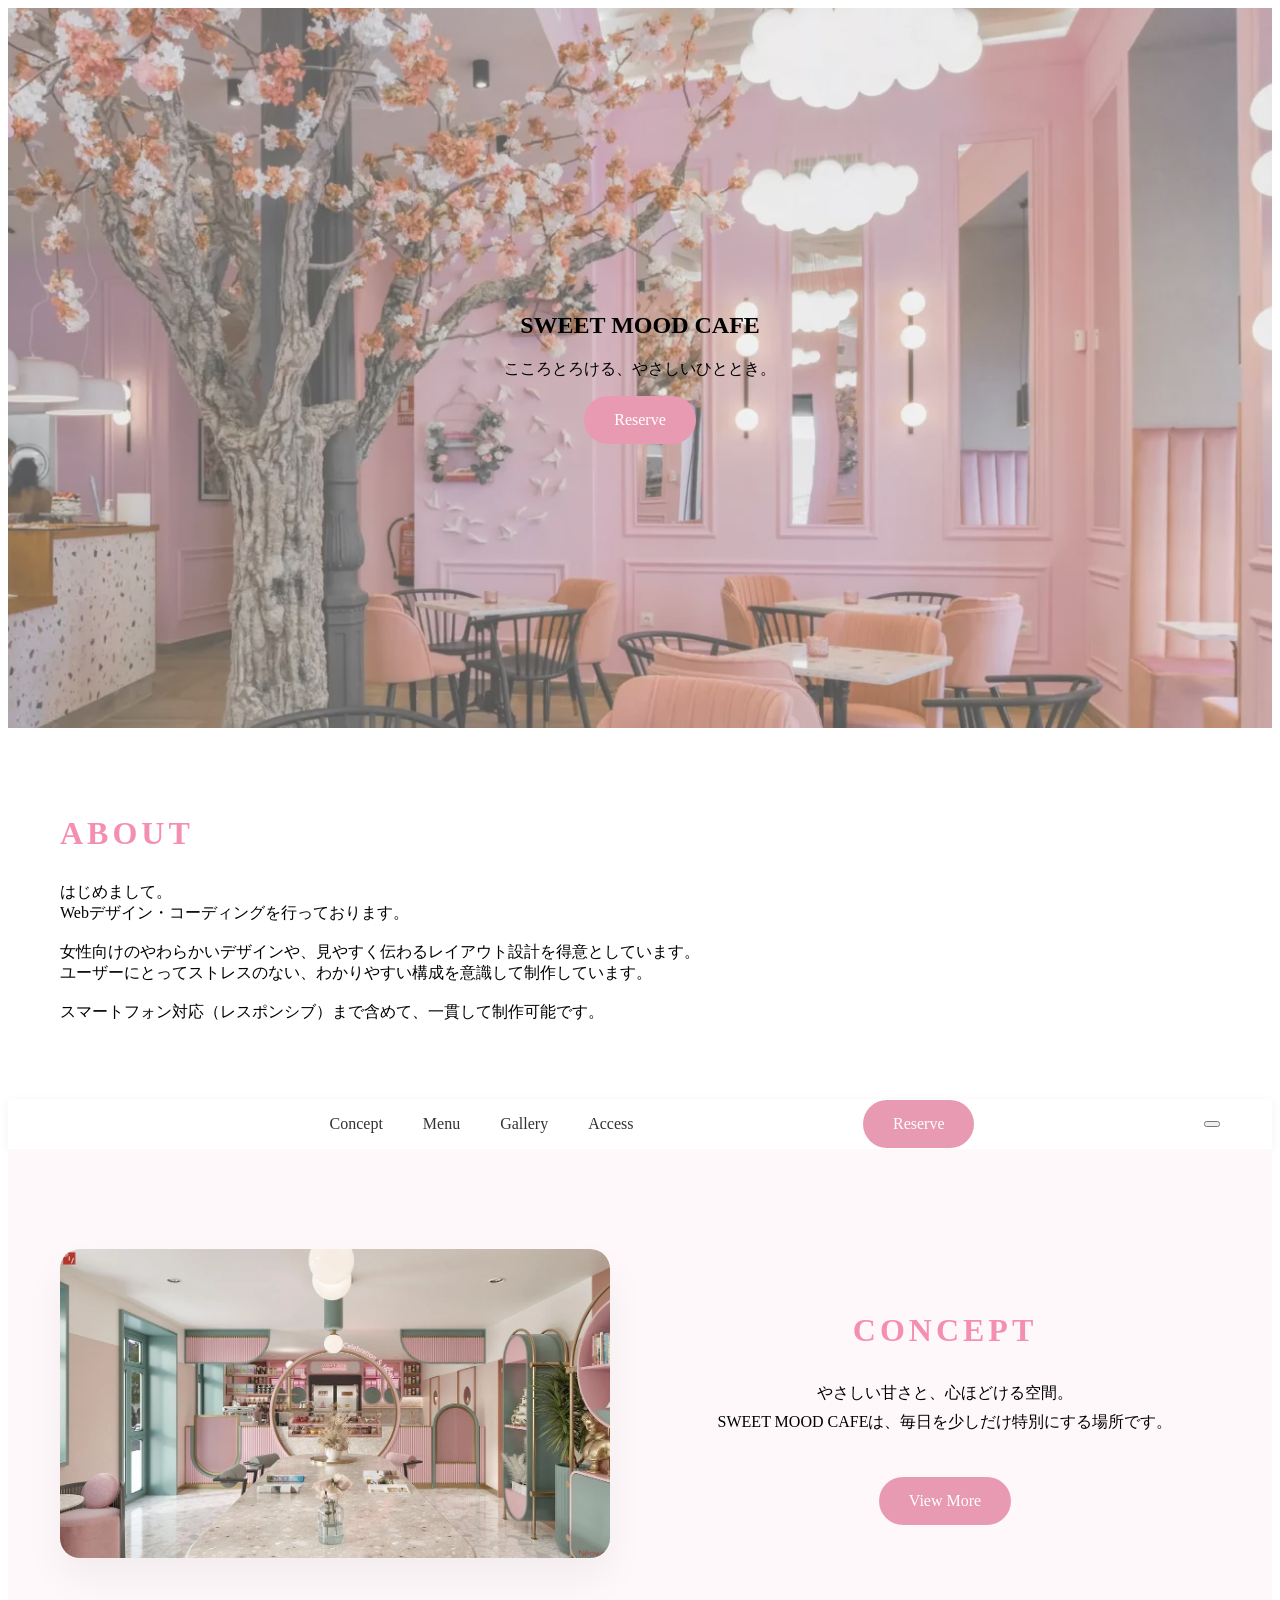
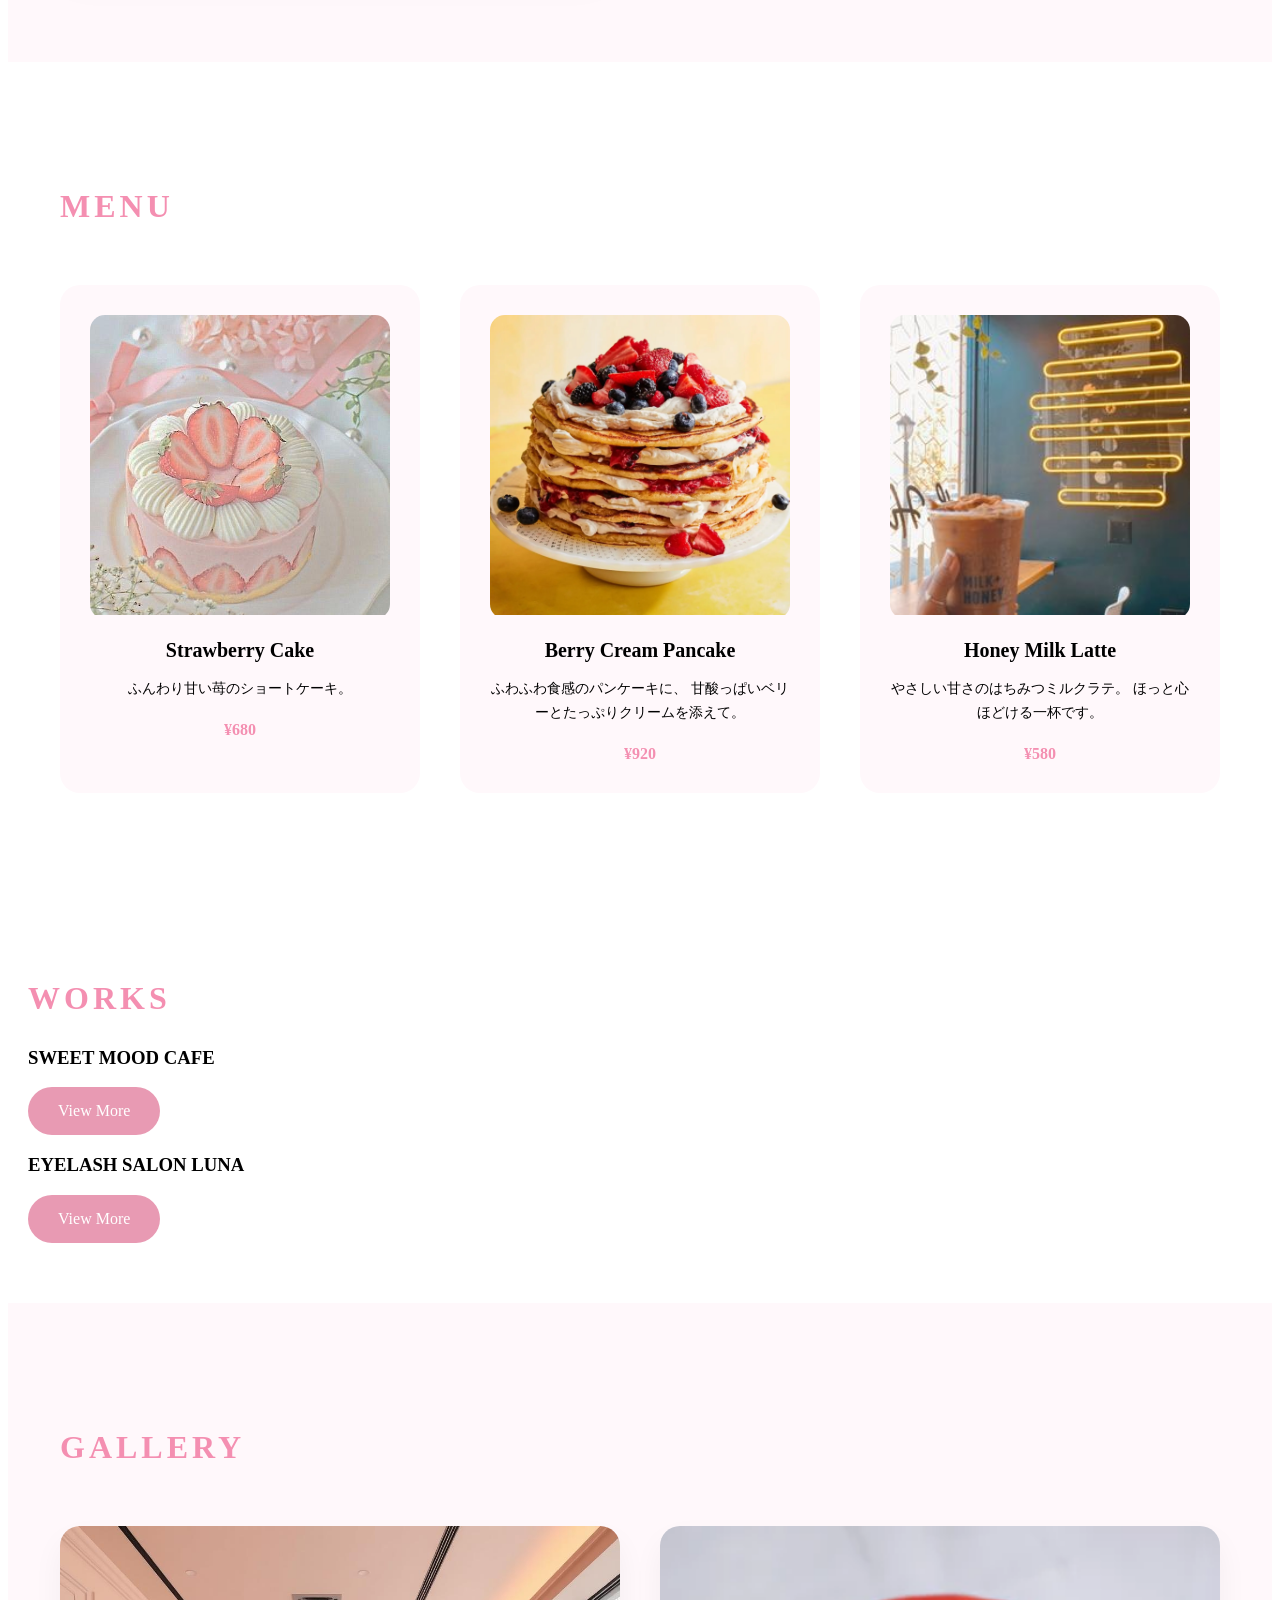
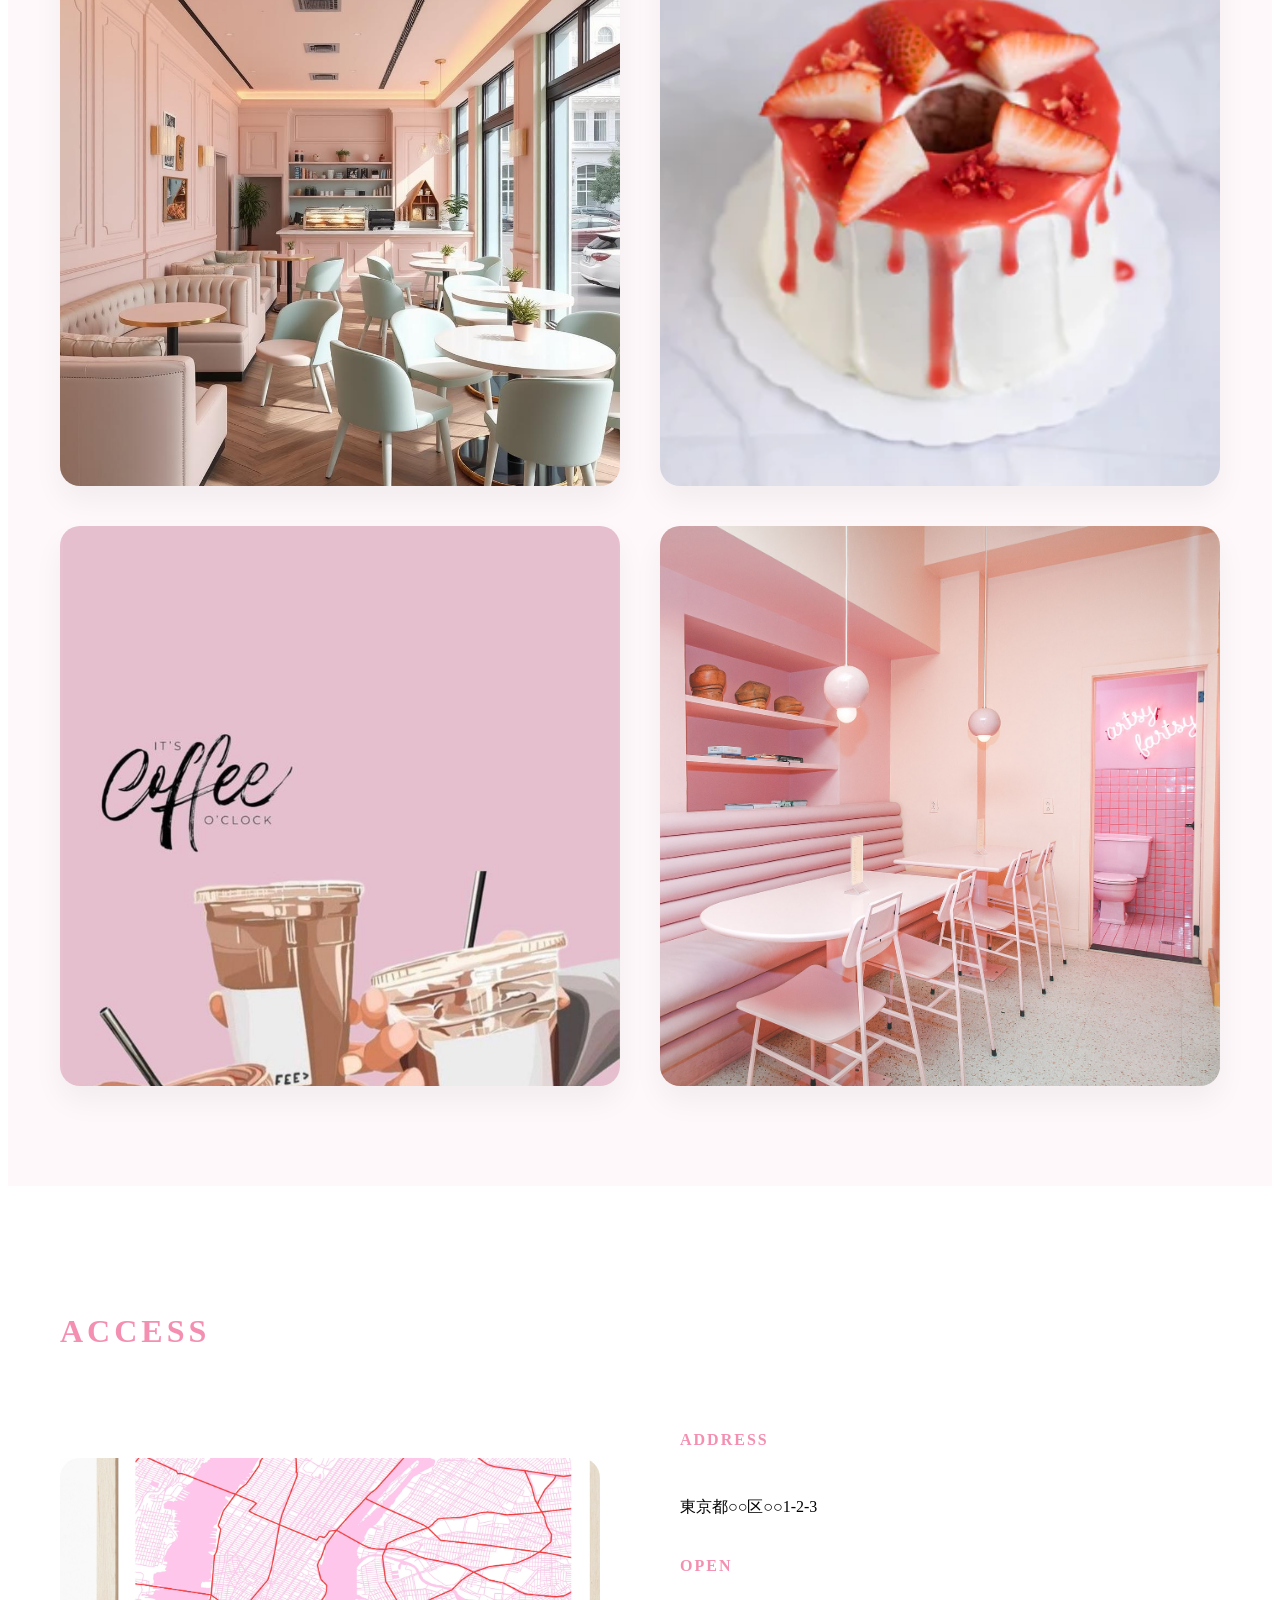
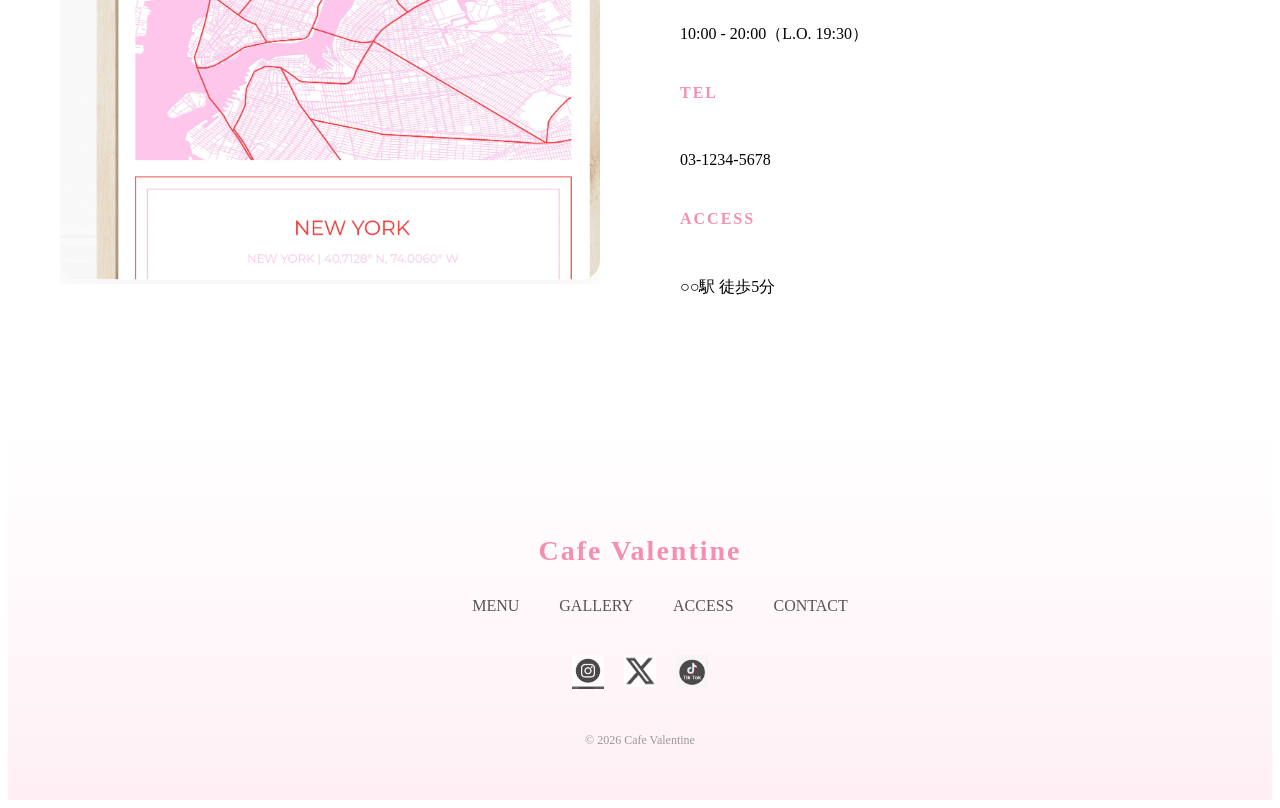
==== commit 3622e288: "Add files via upload" ====
--- a/index.html
+++ b/index.html
@@ -132,6 +132,20 @@
   </div>
 </section>
 
+<section class="works">
+  <h2 class="section-title">WORKS</h2>
+
+  <div class="works__item">
+    <h3>SWEET MOOD CAFE</h3>
+    <a href="work1.html" class="btn btn--primary">View More</a>
+  </div>
+
+  <div class="works__item">
+    <h3>EYELASH SALON LUNA</h3>
+    <a href="work2.html" class="btn btn--primary">View More</a>
+  </div>
+</section>
+
 <section class="gallery" id="gallery">
   <div class="container">
     <h2 class="section-title">GALLERY</h2>
--- a/css/style.css
+++ b/css/style.css
@@ -414,14 +414,31 @@
 .work-detail__button {
   margin-top: 40px;
 }
-
+/* 
 .btn--primary {
   background: #333;
   color: #fff;
+} */
+
+.btn--primary{
+  display:inline-block;
+  padding:15px 30px;
+  background:#e89ab3;
+  color:#fff;
+  border-radius:50px;
+  text-decoration:none;
+  transition:0.3s;
+}
+
+.btn--primary:hover{
+  opacity:0.8;
 }
 
 .btn:hover {
   opacity: 0.8;
+}
+section{
+  padding:60px 20px;
 }
 
 @media screen and (max-width: 768px) {
